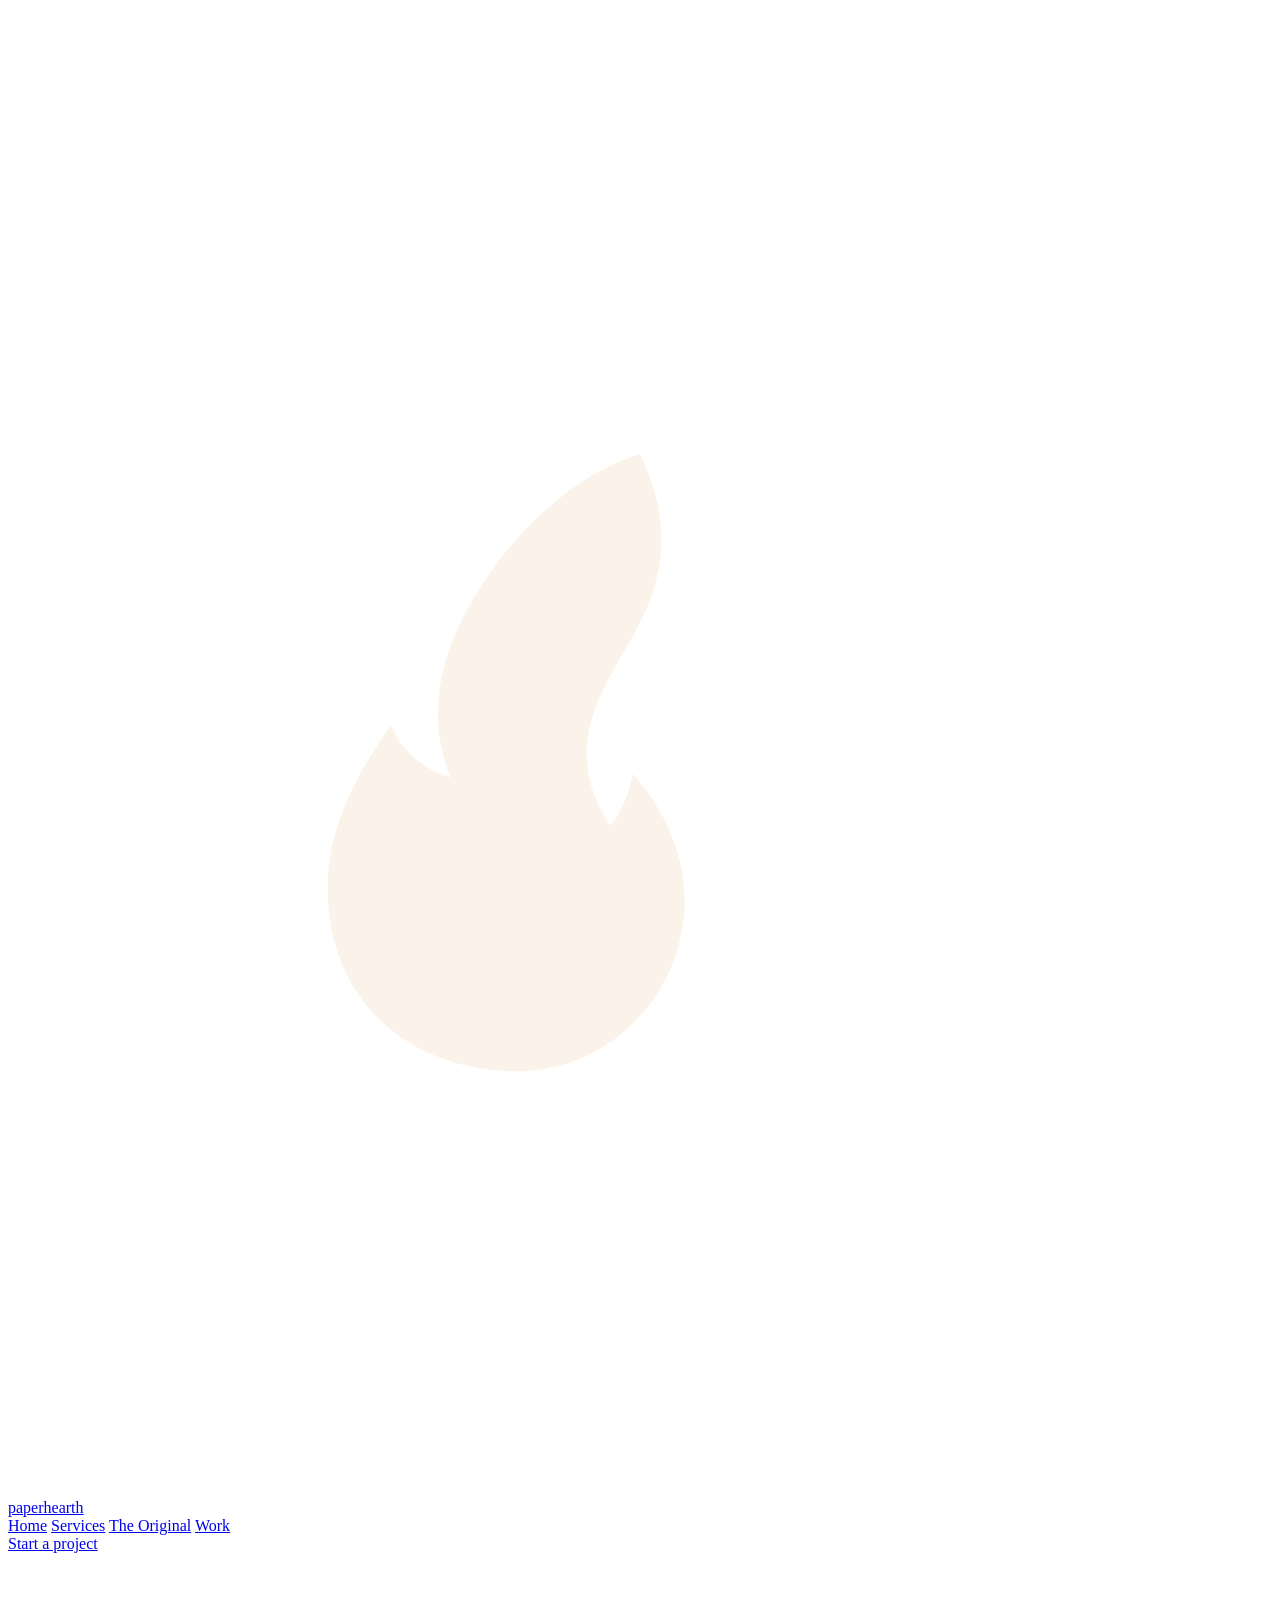
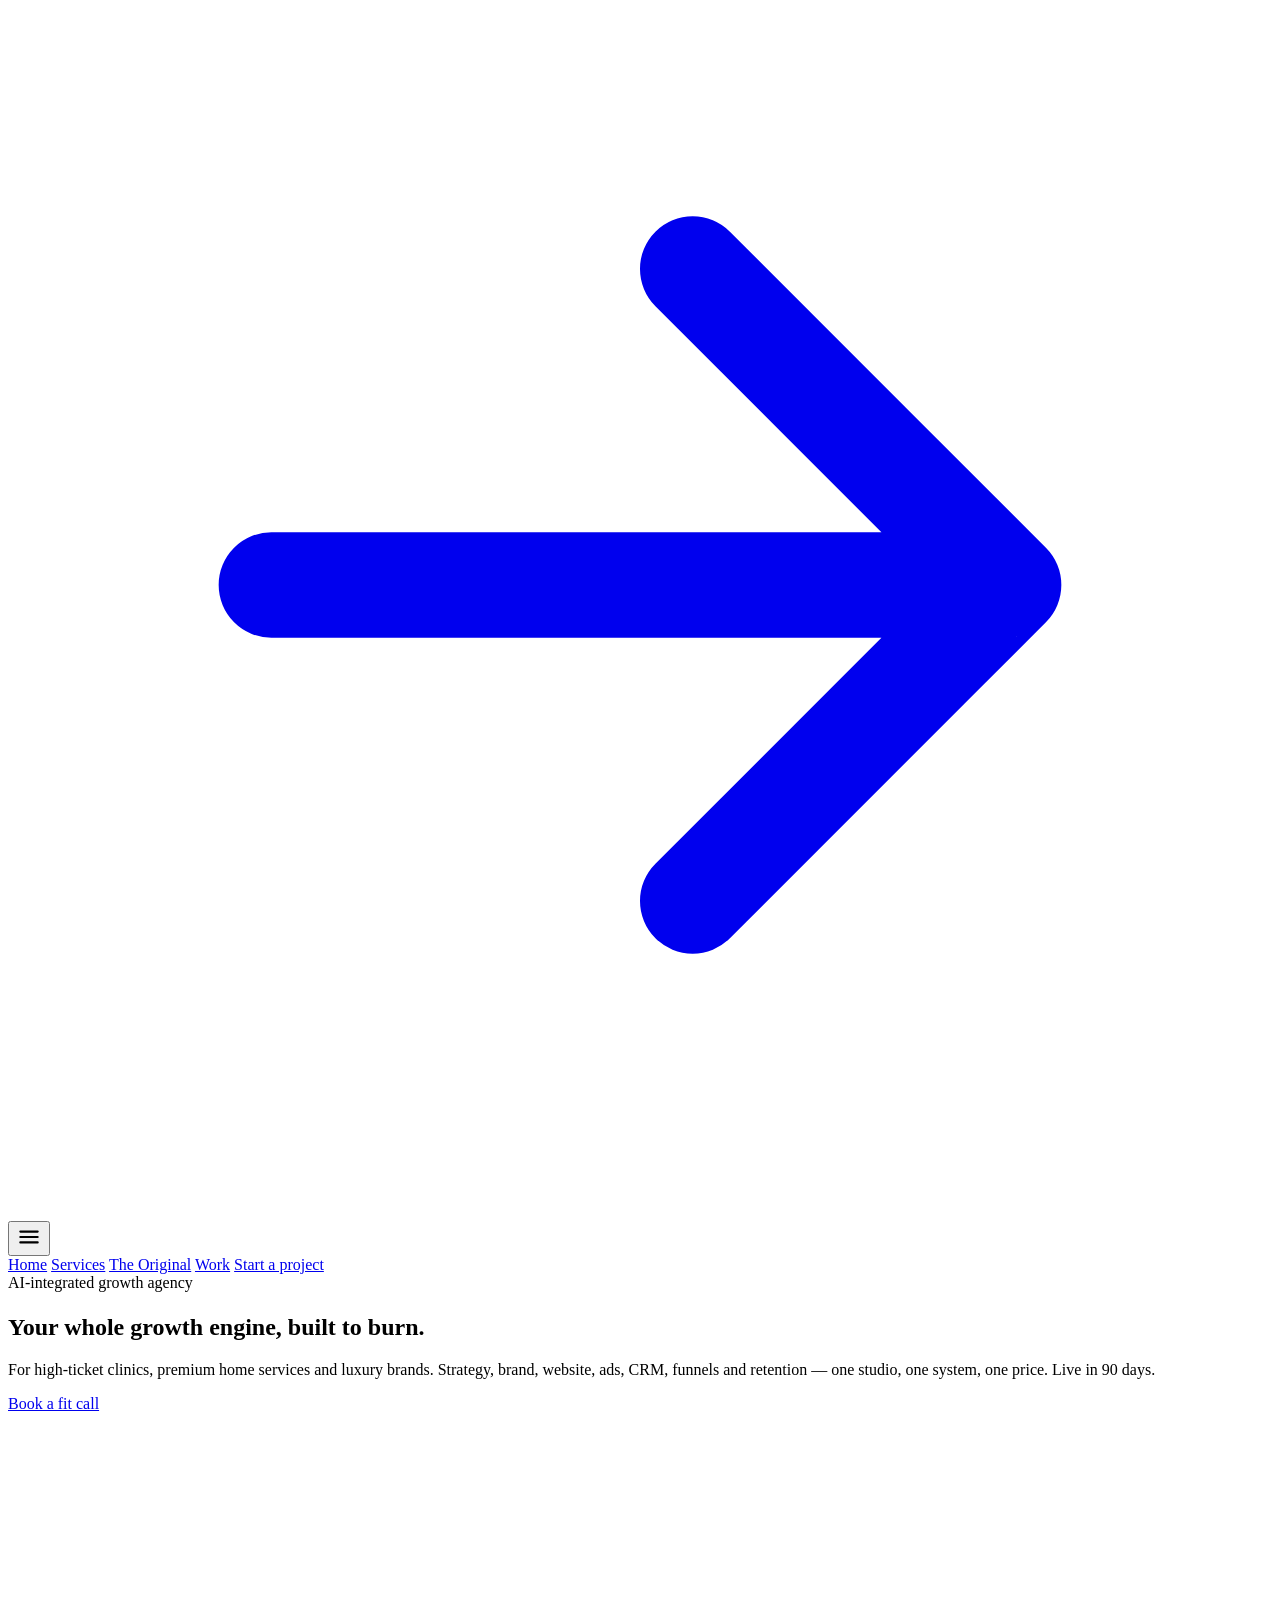
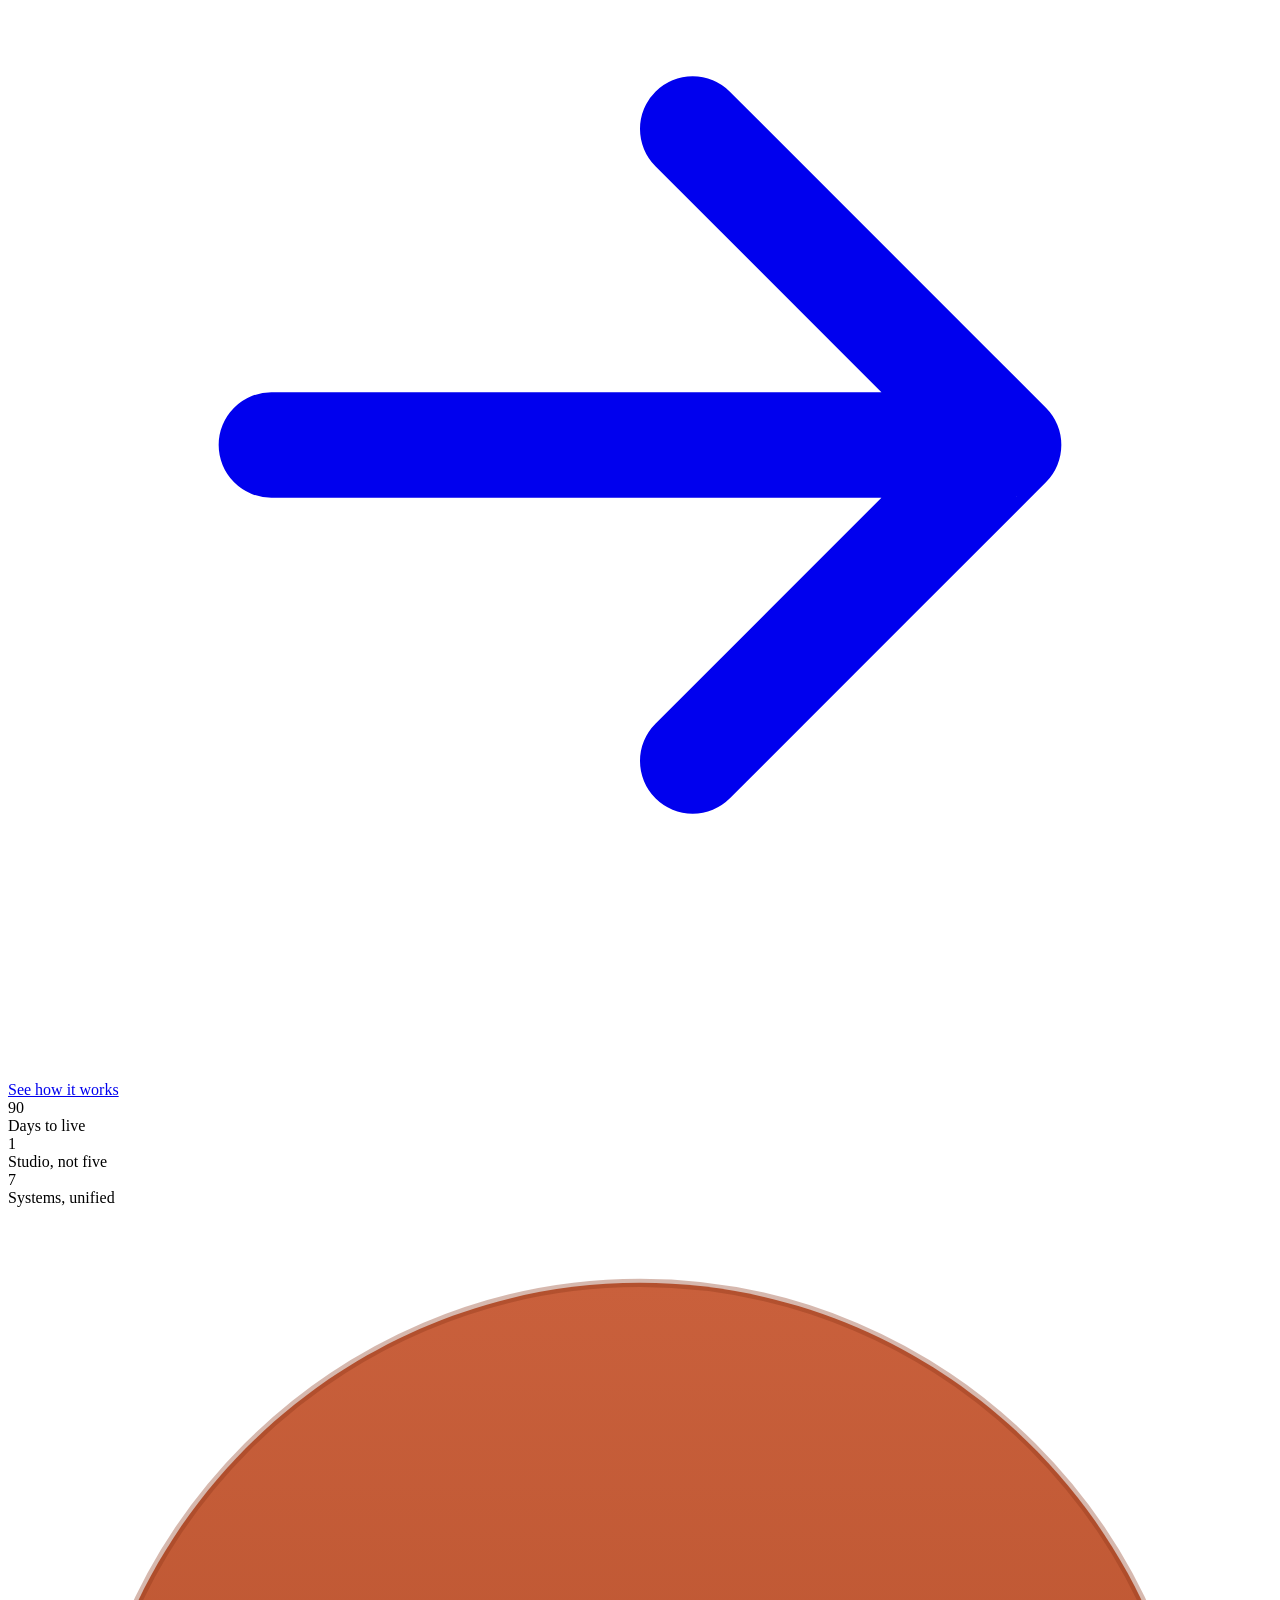
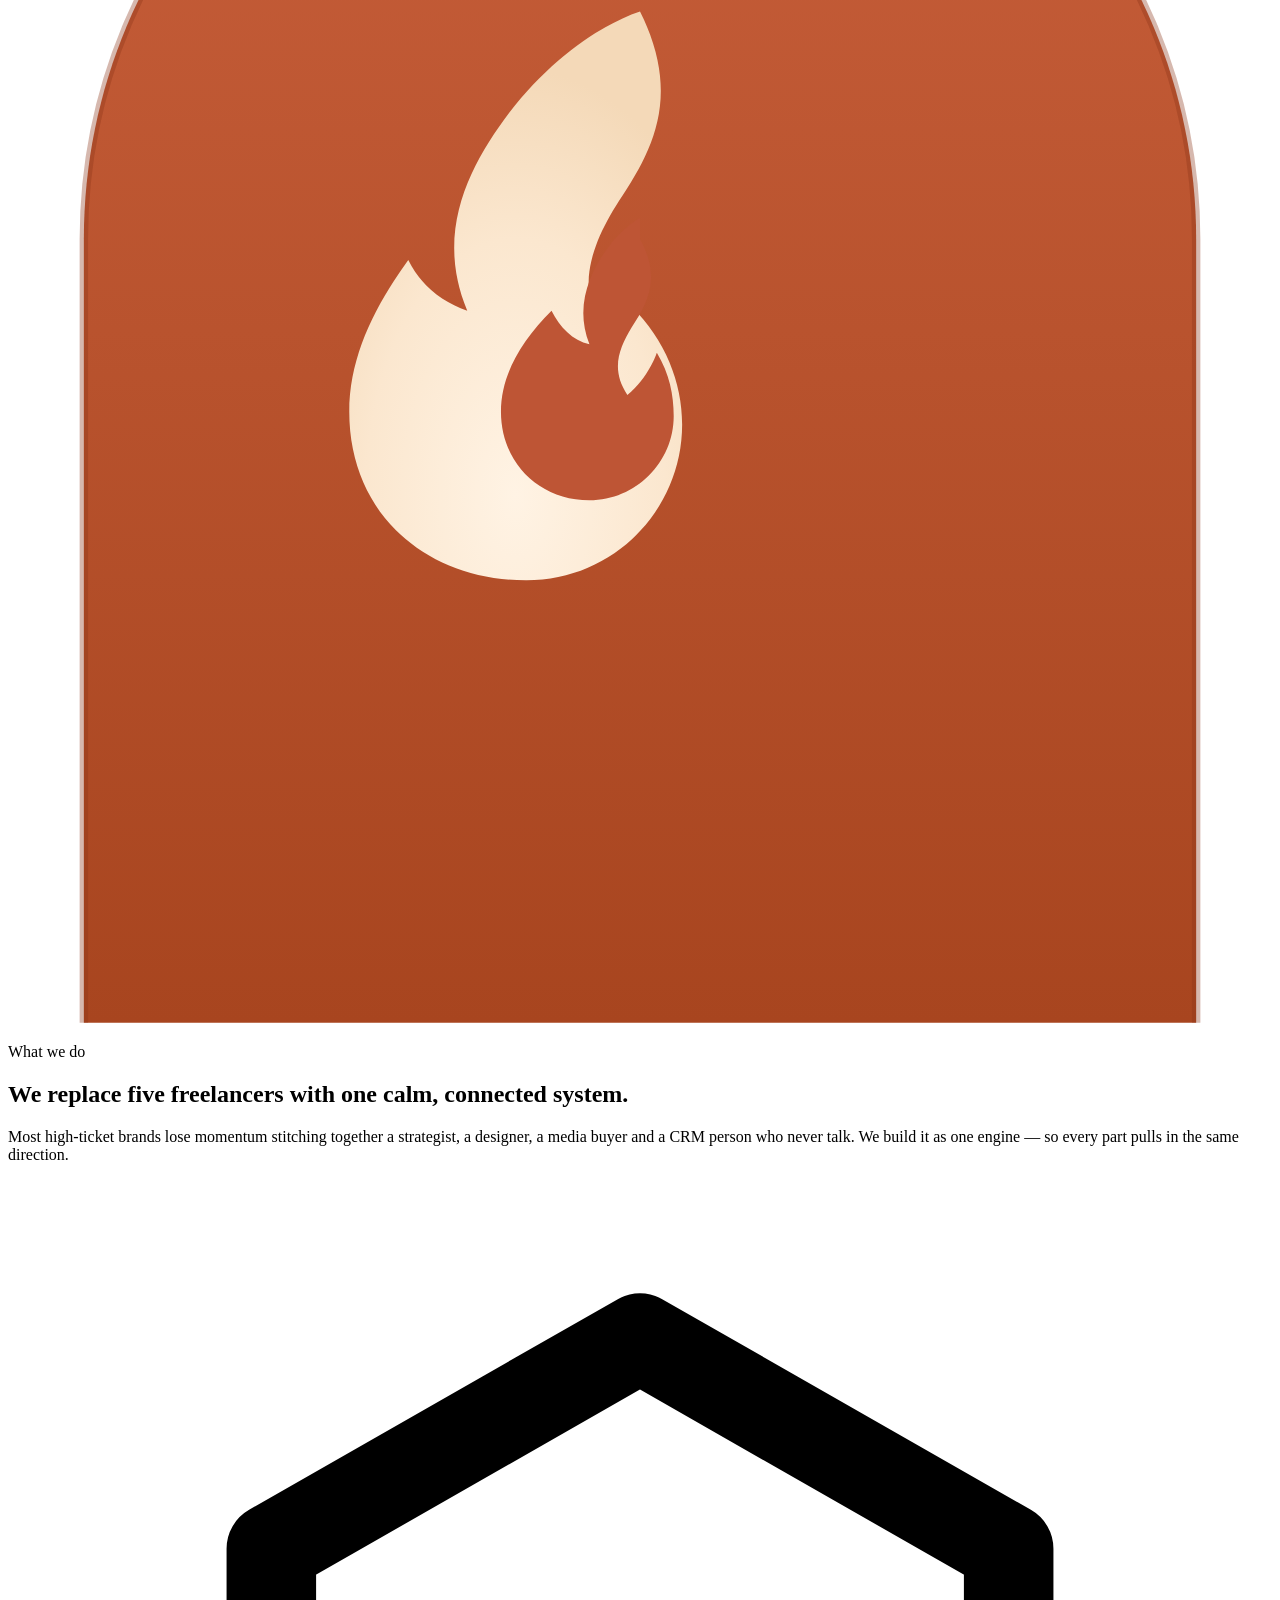
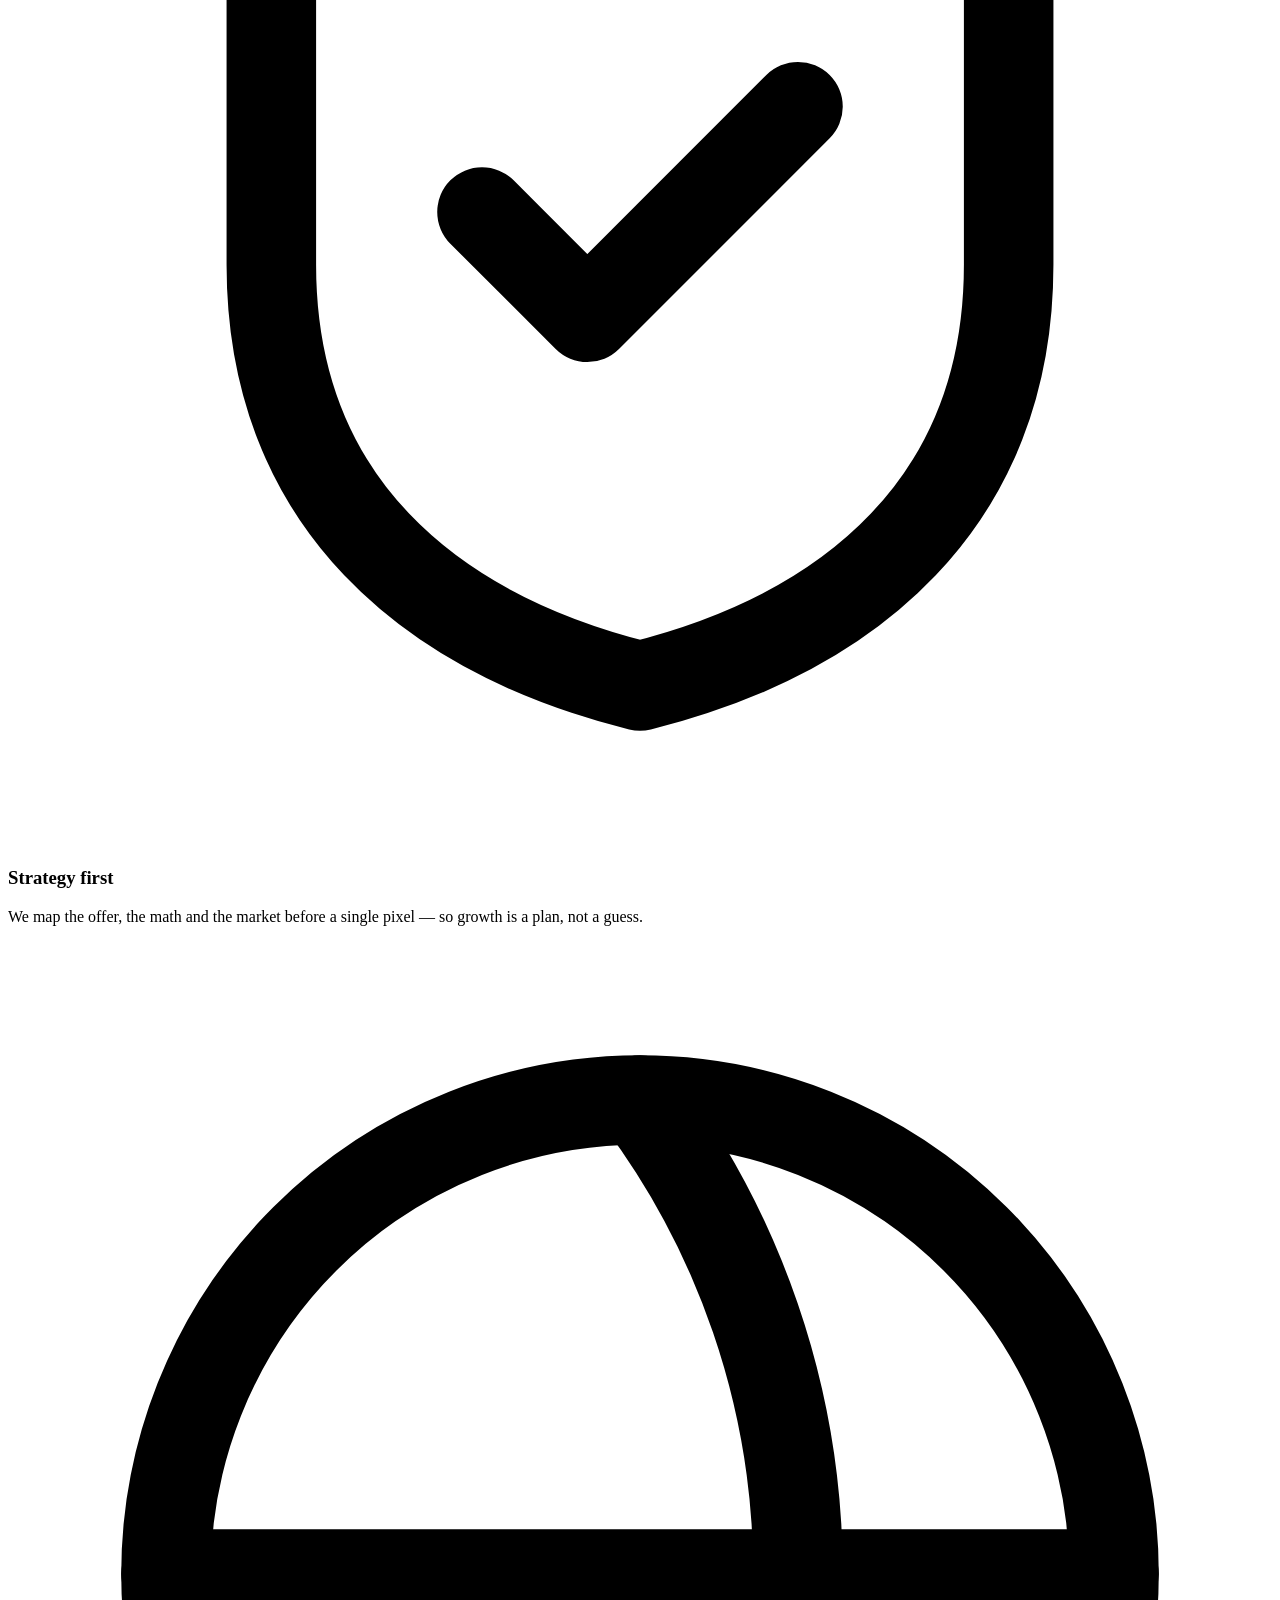
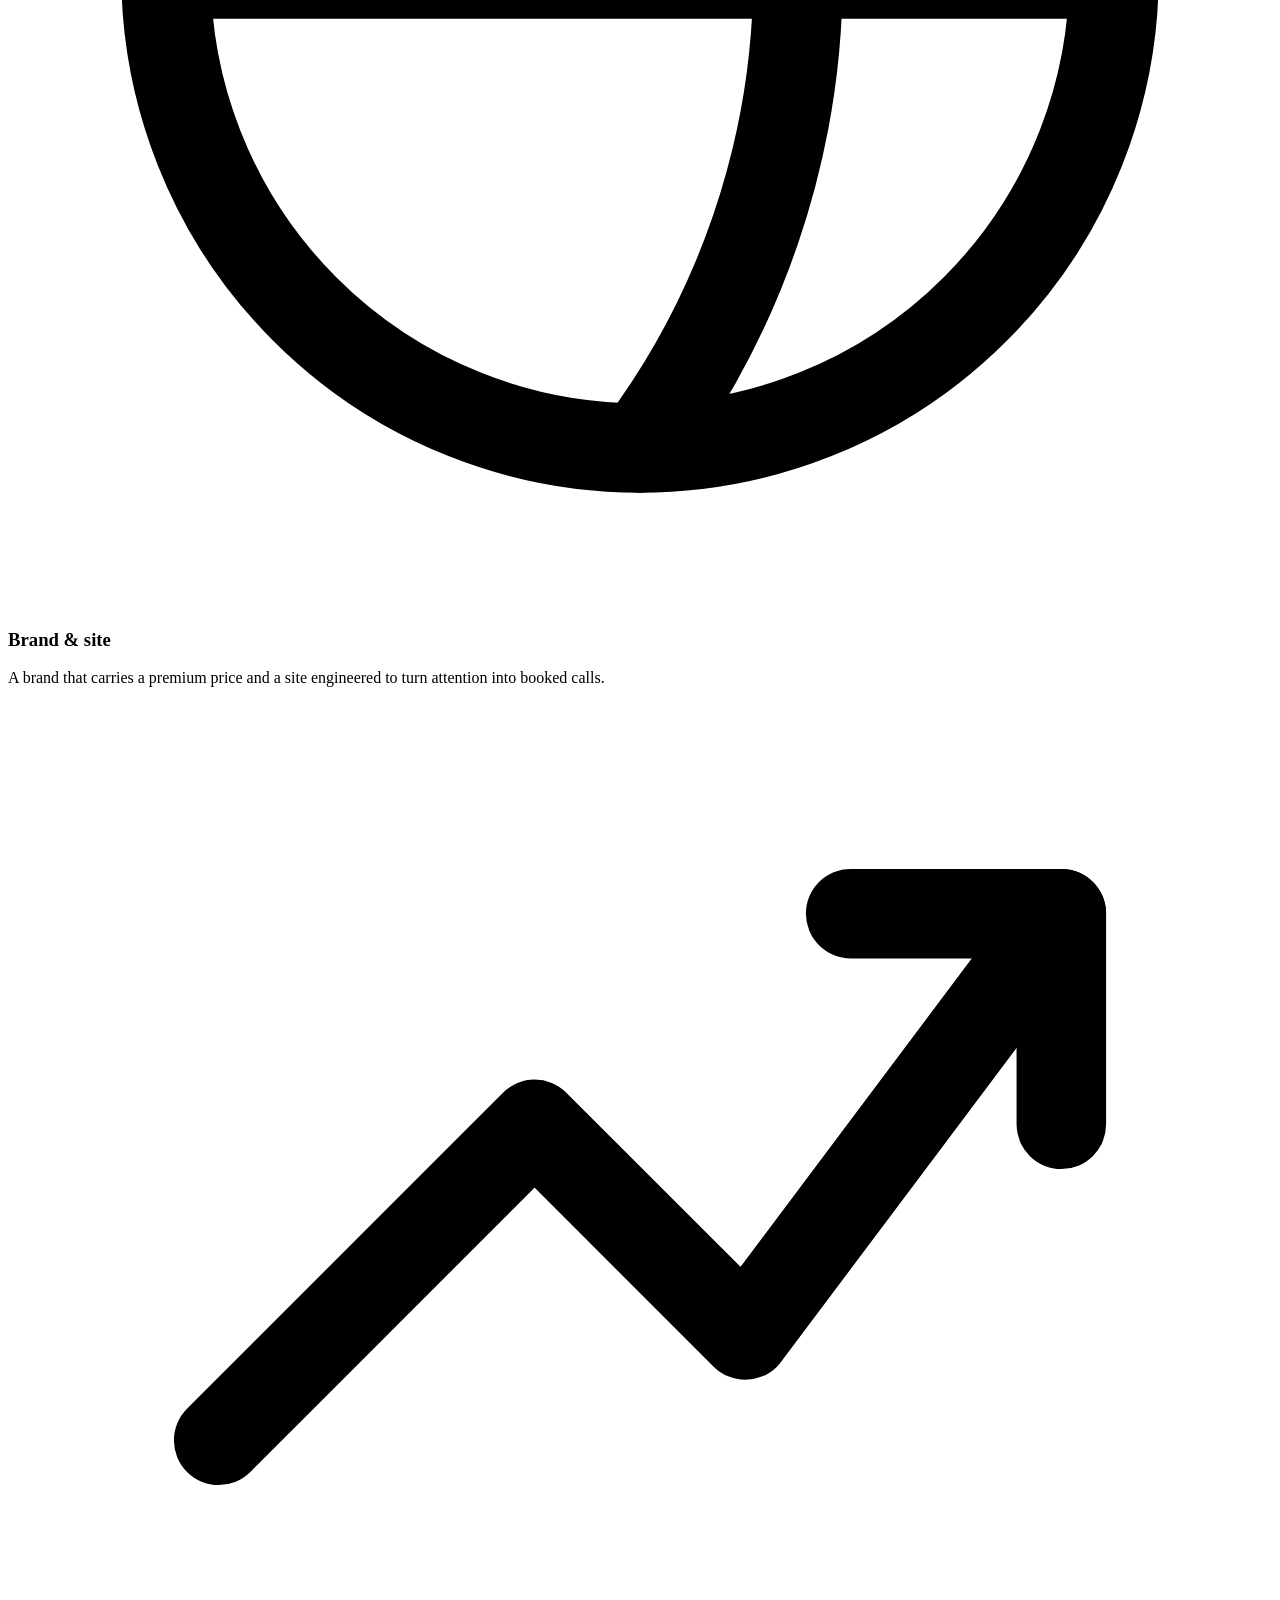
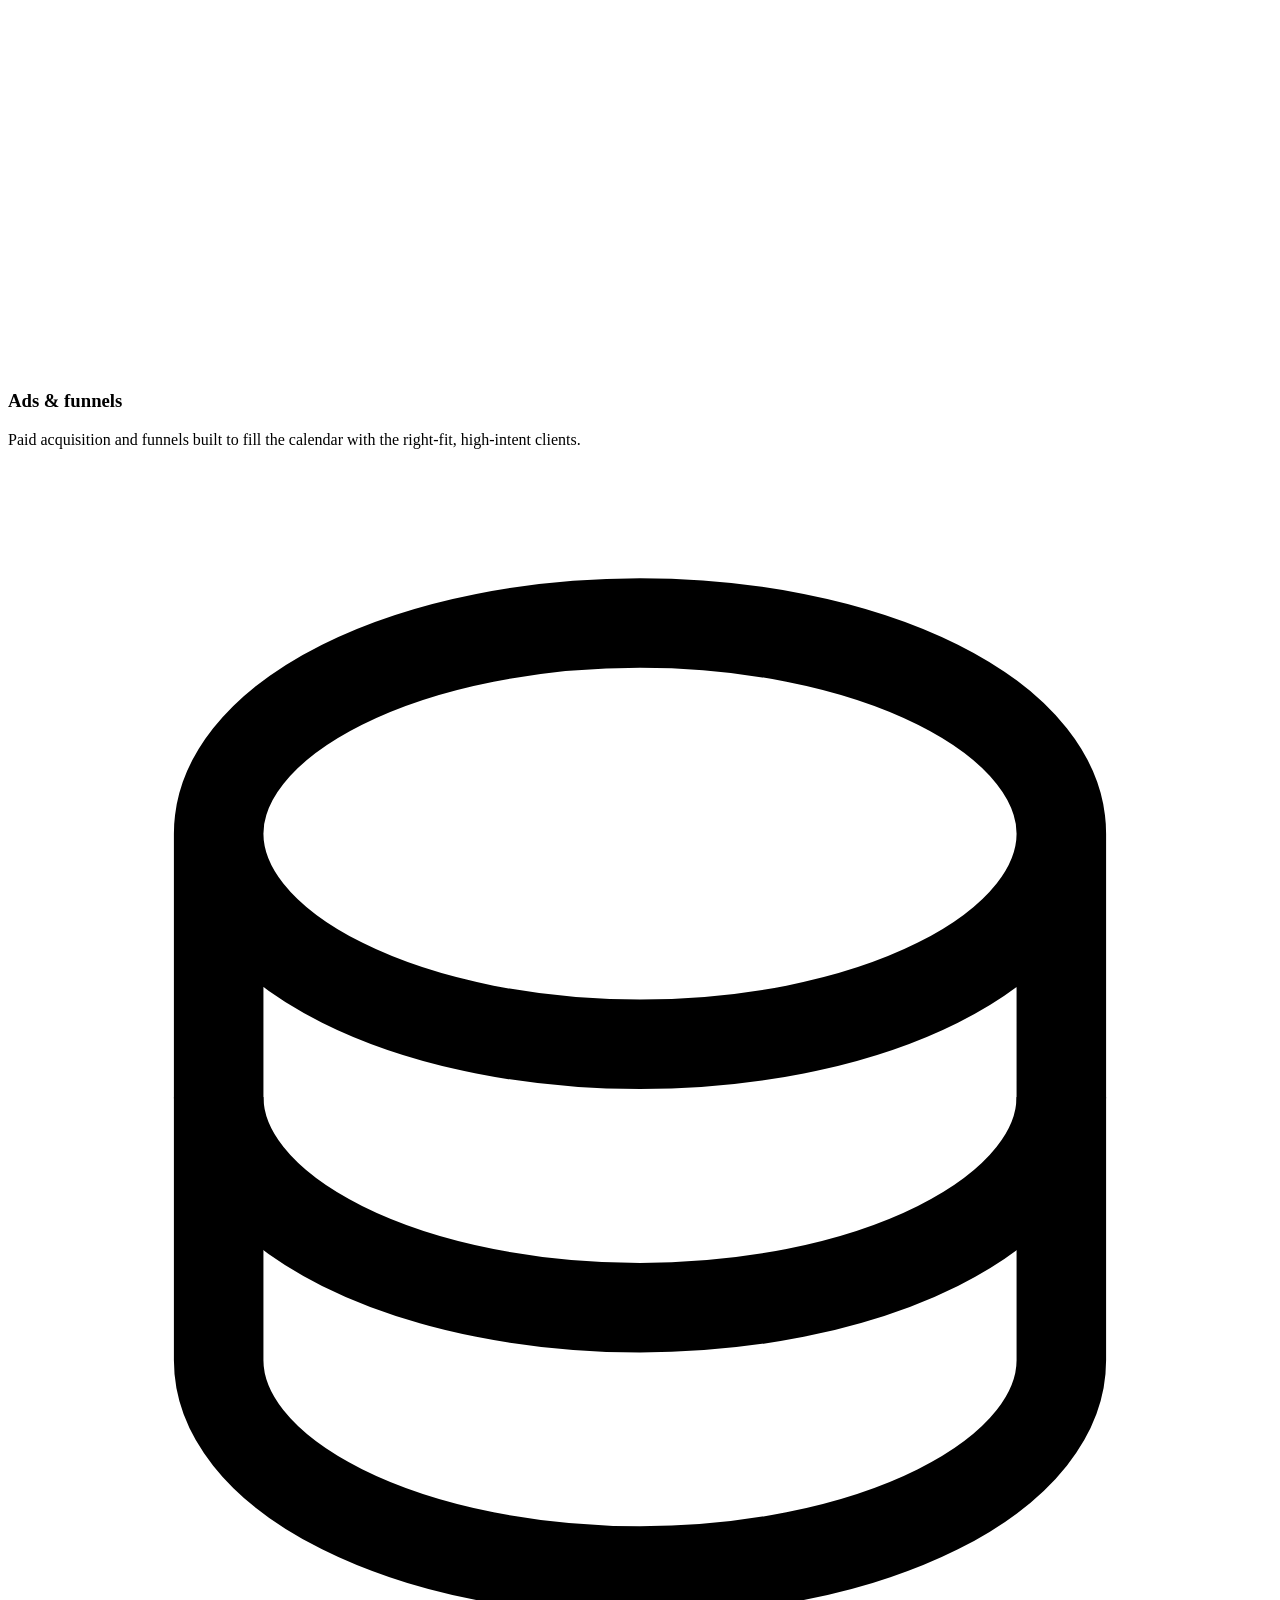
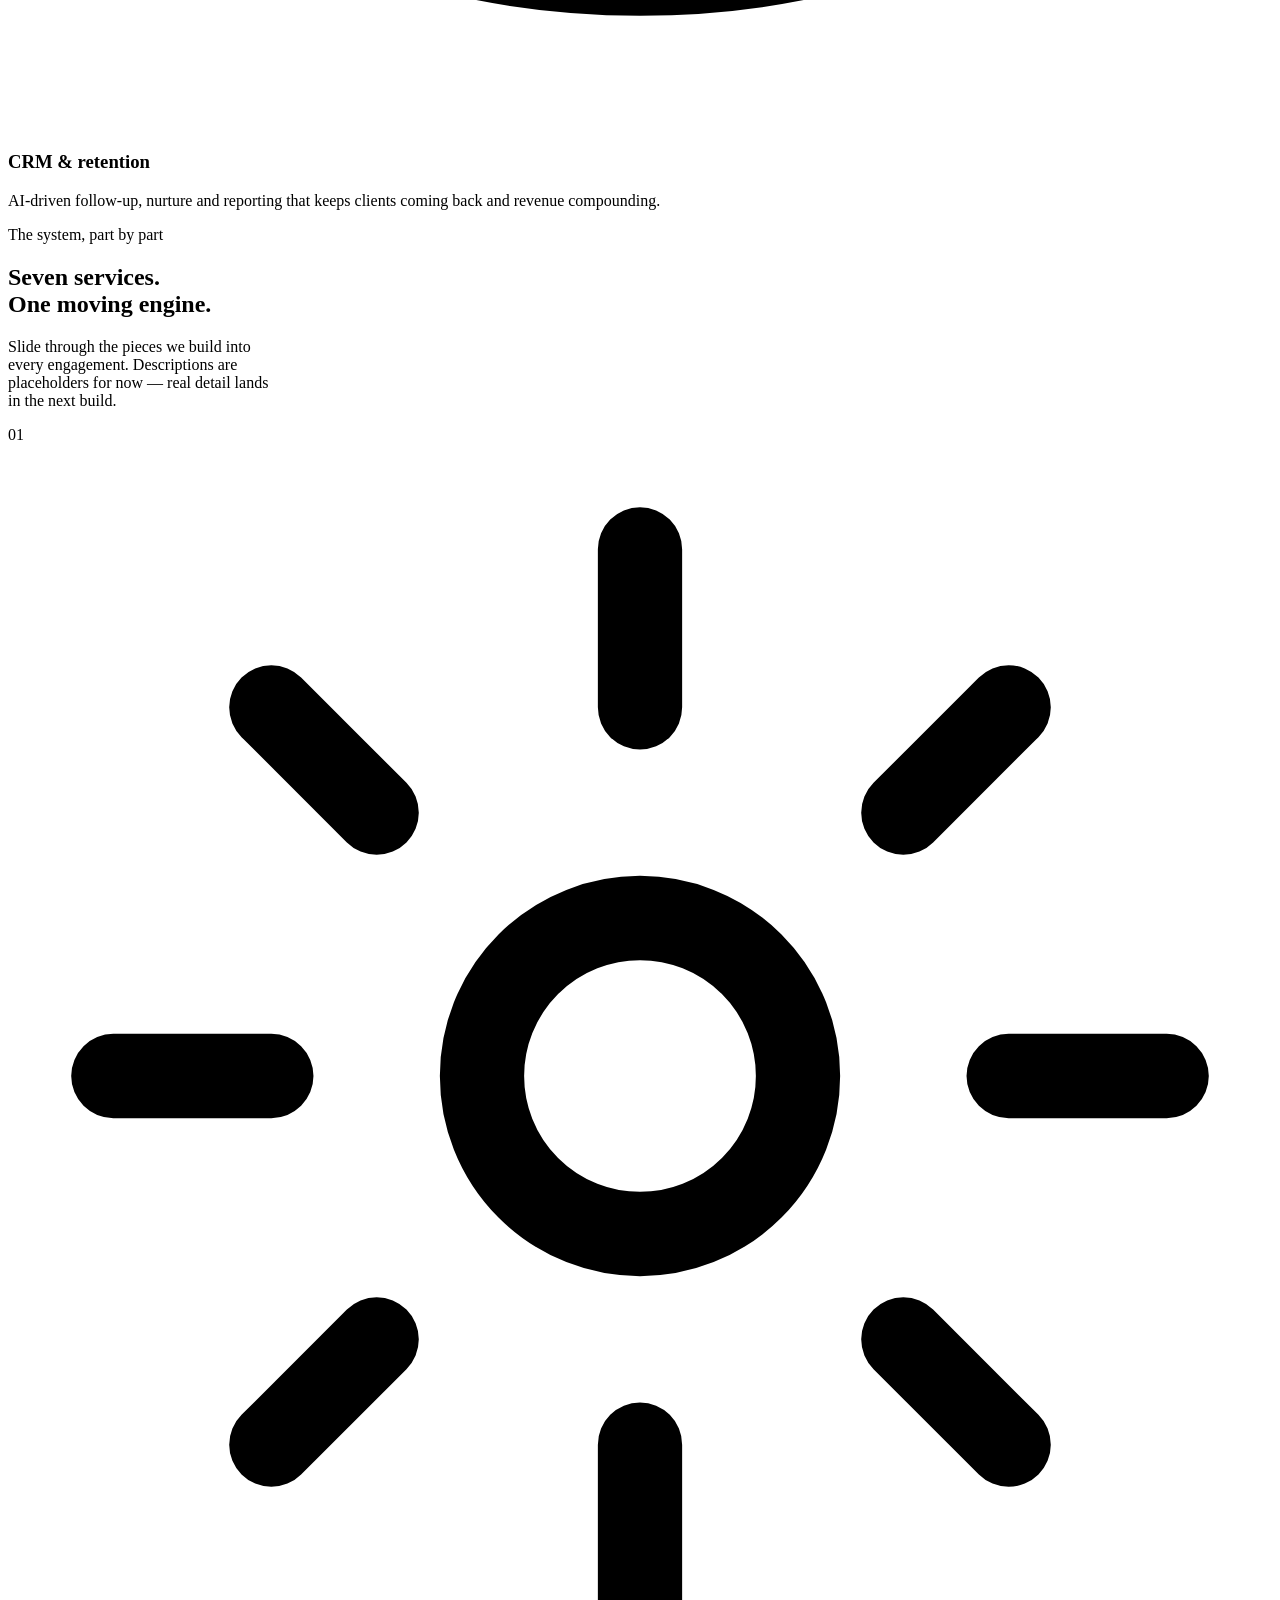
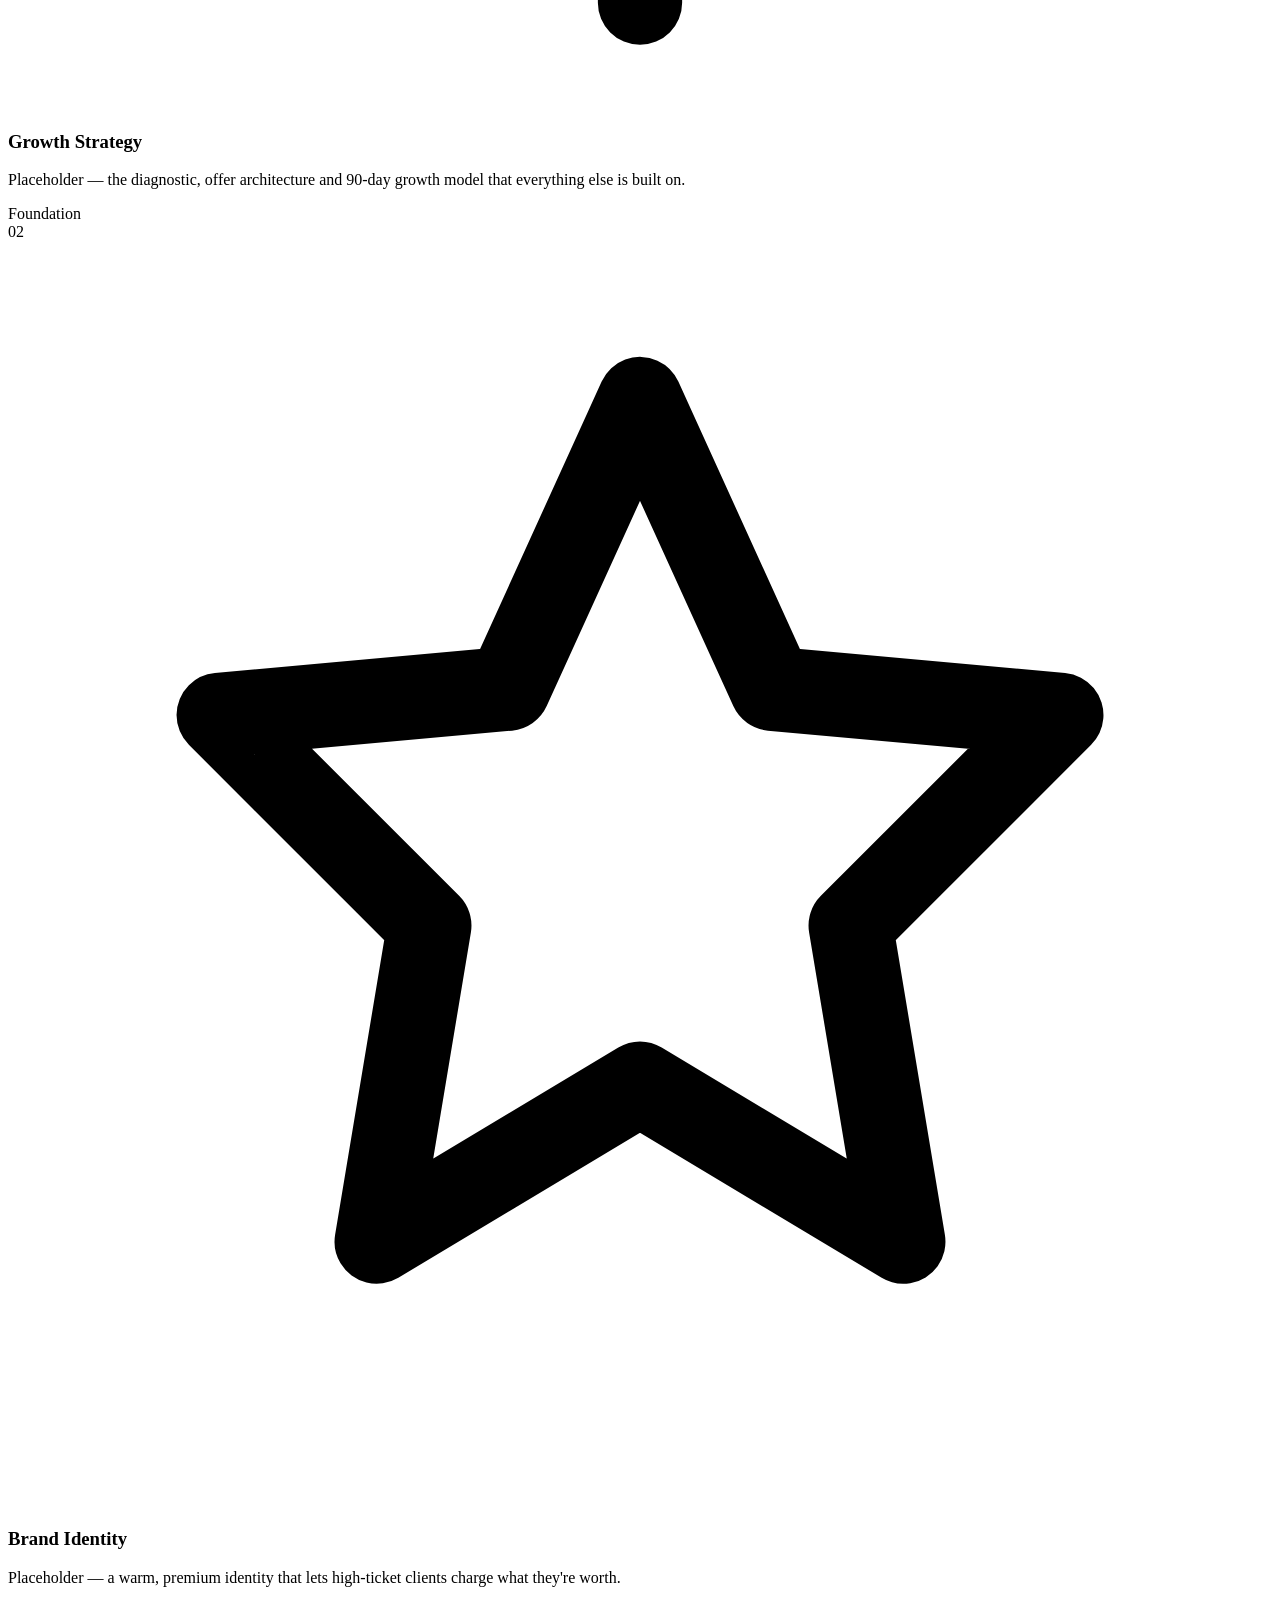
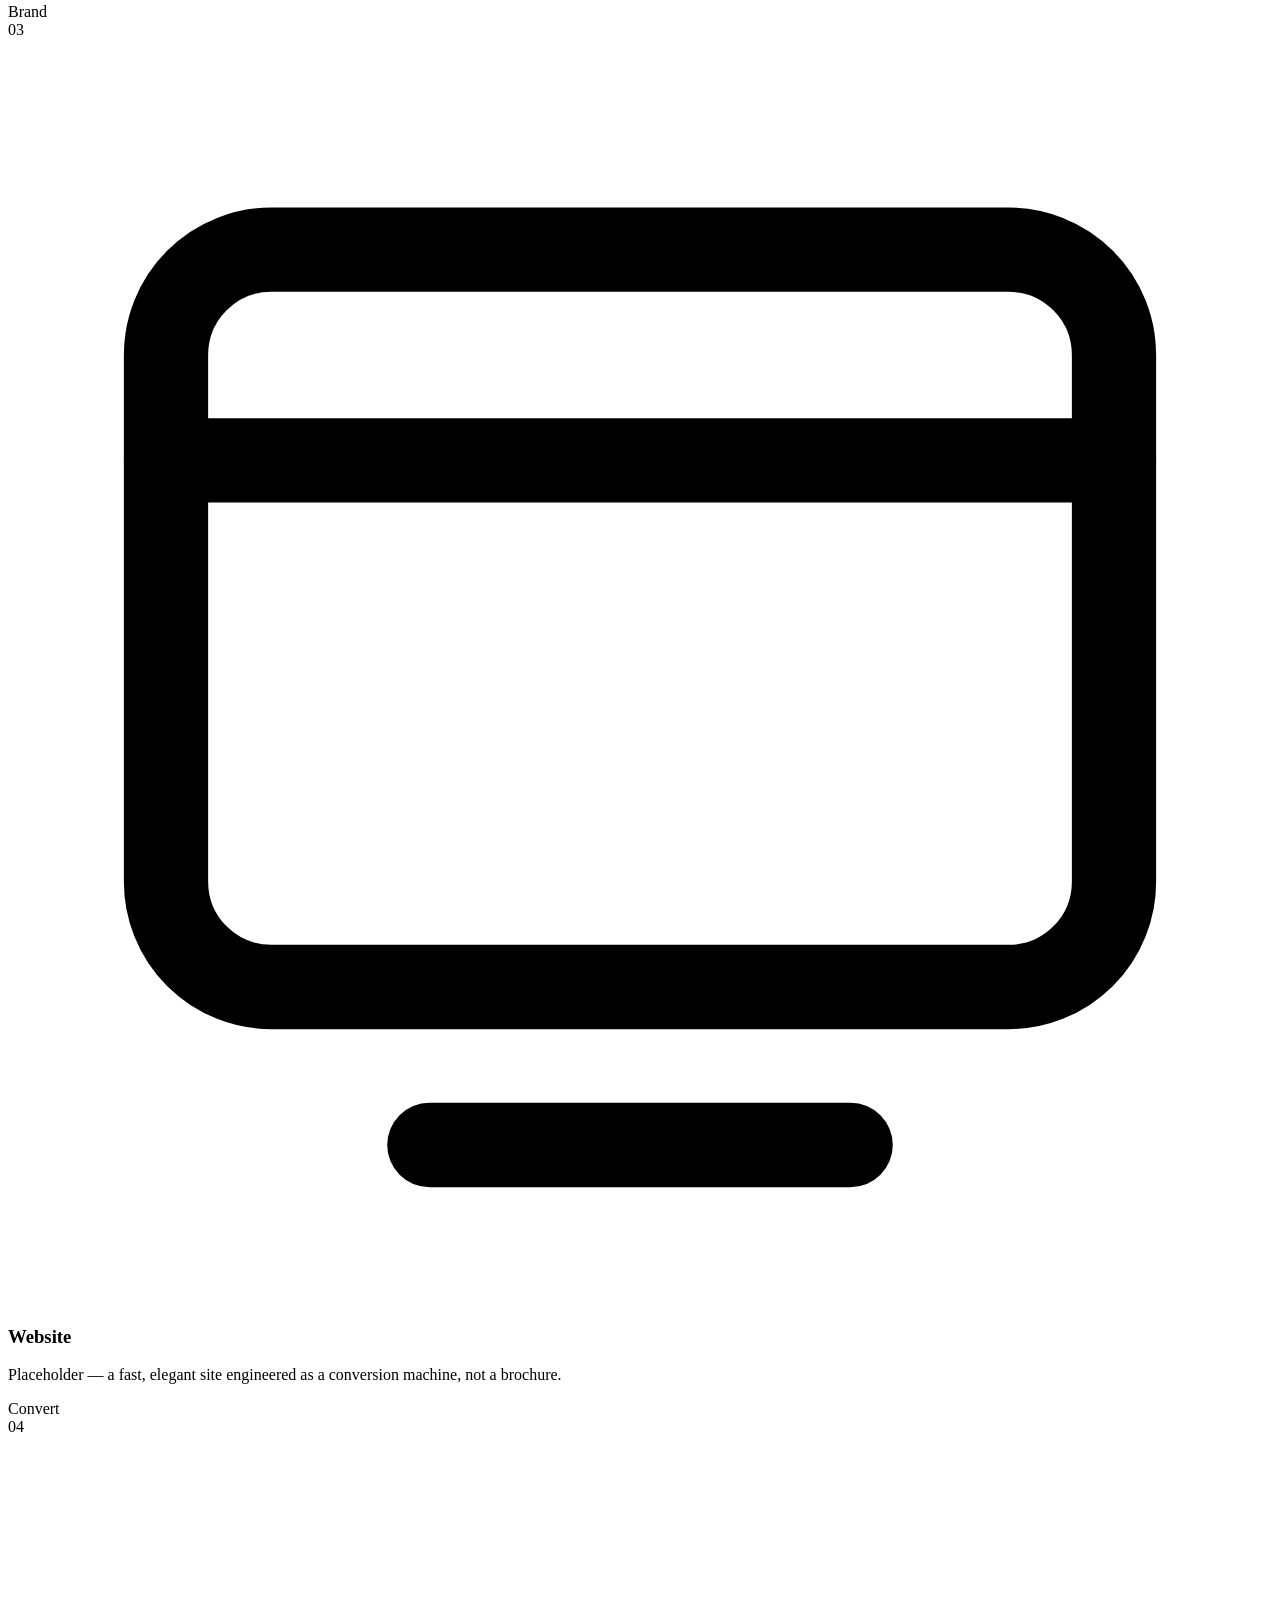
==== index.html @ 3d3aef38 "Add files via upload" ====
<!DOCTYPE html>
<html lang="en">
<head>
<meta charset="UTF-8" />
<meta name="viewport" content="width=device-width, initial-scale=1" />
<title>Paperhearth Studios — One studio. One system. More clients.</title>
<meta name="description" content="Paperhearth Studios is an AI-integrated growth agency for high-ticket businesses. We build your complete growth system — strategy, brand, site, ads, CRM, funnels, retention — in 90 days." />
<link rel="preconnect" href="https://fonts.googleapis.com" />
<link rel="preconnect" href="https://fonts.gstatic.com" crossorigin />
<link rel="stylesheet" href="assets/styles.css" />
</head>
<body>

<!-- ================= NAV ================= -->
<header class="nav">
  <div class="wrap nav-inner">
    <a class="brand" href="index.html" aria-label="Paperhearth Studios home">
      <svg class="mark" viewBox="0 0 34 40" fill="none" aria-hidden="true">
        <path d="M2 38V17C2 8.716 8.716 2 17 2s15 6.716 15 15v21H2z" fill="var(--ember)"/>
        <path d="M17 12c1.2 2.5.3 4.1-.6 5.6-.8 1.4-1.3 2.7-.2 4.4.5-.6.6-1.4.6-1.4.9 1 1.4 2.2 1.4 3.4 0 2.5-2 4.6-4.5 4.6-2.9 0-5.1-1.9-5.1-4.9 0-1.6.7-3 1.7-4.4.3.7.9 1.2 1.6 1.4-.9-2.3.2-4.3 1.2-5.7 1.2-1.6 2.6-2.6 3.9-3z" fill="#FBF3E9"/>
      </svg>
      <span class="word">paperhearth</span>
    </a>
    <nav class="nav-links" aria-label="Primary">
      <a href="index.html" class="active">Home</a>
      <a href="index.html#services">Services</a>
      <a href="index.html#original">The Original</a>
      <a href="work.html">Work</a>
    </nav>
    <a class="btn btn-primary nav-cta" href="contact.html">Start a project
      <svg viewBox="0 0 24 24" fill="none" stroke="currentColor" stroke-width="2" aria-hidden="true"><path d="M5 12h14M13 6l6 6-6 6" stroke-linecap="round" stroke-linejoin="round"/></svg>
    </a>
    <button class="nav-toggle" aria-label="Open menu" aria-expanded="false" aria-controls="mobile-menu">
      <svg viewBox="0 0 24 24" width="26" height="26" fill="none" stroke="currentColor" stroke-width="2"><path d="M4 7h16M4 12h16M4 17h16" stroke-linecap="round"/></svg>
    </button>
  </div>
</header>

<div class="mobile-menu" id="mobile-menu">
  <a href="index.html">Home</a>
  <a href="index.html#services">Services</a>
  <a href="index.html#original">The Original</a>
  <a href="work.html">Work</a>
  <a href="contact.html" class="btn btn-primary">Start a project</a>
</div>

<!-- ================= HERO ================= -->
<section class="hero">
  <div class="wrap hero-grid">
    <div>
      <span class="eyebrow reveal">AI-integrated growth agency</span>
      <h1 class="reveal d1" style="margin-top:22px">Your whole growth engine, <span class="ital">built to burn.</span></h1>
      <p class="lede hero-lede reveal d2">For high-ticket clinics, premium home services and luxury brands. Strategy, brand, website, ads, CRM, funnels and retention — one studio, one system, one price. Live in 90 days.</p>
      <div class="hero-actions reveal d3">
        <a class="btn btn-primary" href="contact.html">Book a fit call
          <svg viewBox="0 0 24 24" fill="none" stroke="currentColor" stroke-width="2" aria-hidden="true"><path d="M5 12h14M13 6l6 6-6 6" stroke-linecap="round" stroke-linejoin="round"/></svg>
        </a>
        <a class="btn btn-ghost" href="#services">See how it works</a>
      </div>
      <div class="hero-meta reveal d4">
        <div class="stat"><div class="num">90</div><div class="lbl">Days to live</div></div>
        <div class="stat"><div class="num">1</div><div class="lbl">Studio, not five</div></div>
        <div class="stat"><div class="num">7</div><div class="lbl">Systems, unified</div></div>
      </div>
    </div>

    <!-- glowing hearth visual -->
    <div class="hearth-visual reveal d2">
      <div class="hearth-glow" aria-hidden="true"></div>
      <span class="hearth-spark s1" aria-hidden="true"></span>
      <span class="hearth-spark s2" aria-hidden="true"></span>
      <span class="hearth-spark s3" aria-hidden="true"></span>
      <svg class="hearth-arch" viewBox="0 0 300 340" fill="none" role="img" aria-label="A glowing hearth — the Paperhearth mark">
        <defs>
          <linearGradient id="archG" x1="0" y1="0" x2="0" y2="1">
            <stop offset="0" stop-color="#C9603C"/>
            <stop offset="1" stop-color="#A8451F"/>
          </linearGradient>
          <radialGradient id="flameG" cx="0.5" cy="0.85" r="0.75">
            <stop offset="0" stop-color="#FFF3E4"/>
            <stop offset="0.6" stop-color="#FBE7CF"/>
            <stop offset="1" stop-color="#F4D9B8"/>
          </radialGradient>
        </defs>
        <path d="M18 336V150C18 77.6 77.6 18 150 18s132 59.6 132 132v186H18z" fill="url(#archG)"/>
        <path d="M18 336V150C18 77.6 77.6 18 150 18s132 59.6 132 132v186" stroke="#8A3417" stroke-opacity="0.35" stroke-width="2"/>
        <g class="flame">
          <path d="M150 96c10 20 3 33-5 45-7 11-11 22-2 36 4-5 5-11 5-11 8 8 12 18 12 28 0 20-16 37-37 37-24 0-42-16-42-40 0-13 6-25 14-36 3 6 8 10 14 12-8-19 1-35 10-47 10-13 22-21 31-24z" fill="url(#flameG)"/>
          <path d="M150 150c5 9 2 15-2 21-3 5-5 10-1 16 5-4 7-10 7-10 3 5 4 10 4 15 0 11-9 20-20 20-12 0-21-9-21-21 0-9 5-17 12-24 2 4 5 7 9 8-4-10 1-19 6-25 2-2 4-4 6-5z" fill="#BE5535"/>
        </g>
      </svg>
    </div>
  </div>
</section>

<!-- ================= WHAT WE DO ================= -->
<section class="wwd section-pad" id="how">
  <div class="wrap">
    <div class="wwd-top">
      <div class="sec-head">
        <span class="eyebrow reveal">What we do</span>
        <h2 class="display reveal d1" style="margin-top:20px">We replace five freelancers with one calm, connected system.</h2>
      </div>
      <p class="lede reveal d2">Most high-ticket brands lose momentum stitching together a strategist, a designer, a media buyer and a CRM person who never talk. We build it as one engine — so every part pulls in the same direction.</p>
    </div>

    <div class="pillars">
      <article class="pillar reveal">
        <div class="ic"><svg viewBox="0 0 24 24" fill="none" stroke="currentColor" stroke-width="1.7"><path d="M12 3l7 4v6c0 4.5-3 7-7 8-4-1-7-3.5-7-8V7l7-4z" stroke-linejoin="round"/><path d="M9 12l2 2 4-4" stroke-linecap="round" stroke-linejoin="round"/></svg></div>
        <h3>Strategy first</h3>
        <p>We map the offer, the math and the market before a single pixel — so growth is a plan, not a guess.</p>
      </article>
      <article class="pillar reveal d1">
        <div class="ic"><svg viewBox="0 0 24 24" fill="none" stroke="currentColor" stroke-width="1.7"><circle cx="12" cy="12" r="9"/><path d="M12 3a15 15 0 010 18M3 12h18" stroke-linecap="round"/></svg></div>
        <h3>Brand &amp; site</h3>
        <p>A brand that carries a premium price and a site engineered to turn attention into booked calls.</p>
      </article>
      <article class="pillar reveal d2">
        <div class="ic"><svg viewBox="0 0 24 24" fill="none" stroke="currentColor" stroke-width="1.7"><path d="M4 14l6-6 4 4 6-8" stroke-linecap="round" stroke-linejoin="round"/><path d="M20 4h-4M20 4v4" stroke-linecap="round"/></svg></div>
        <h3>Ads &amp; funnels</h3>
        <p>Paid acquisition and funnels built to fill the calendar with the right-fit, high-intent clients.</p>
      </article>
      <article class="pillar reveal d3">
        <div class="ic"><svg viewBox="0 0 24 24" fill="none" stroke="currentColor" stroke-width="1.7"><path d="M4 7a8 4 0 0016 0M4 7a8 4 0 0116 0v10a8 4 0 01-16 0V7z"/><path d="M4 12a8 4 0 0016 0" /></svg></div>
        <h3>CRM &amp; retention</h3>
        <p>AI-driven follow-up, nurture and reporting that keeps clients coming back and revenue compounding.</p>
      </article>
    </div>
  </div>
</section>

<!-- ================= SERVICES SLIDER ================= -->
<section class="services section-pad" id="services">
  <div class="wrap">
    <div class="services-head">
      <div class="sec-head">
        <span class="eyebrow reveal">The system, part by part</span>
        <h2 class="display reveal d1" style="margin-top:20px">Seven services.<br>One moving engine.</h2>
      </div>
      <p class="reveal d2" style="max-width:34ch;align-self:flex-end">Slide through the pieces we build into every engagement. Descriptions are placeholders for now — real detail lands in the next build.</p>
    </div>

    <div class="slider reveal d1" aria-roledescription="carousel" aria-label="Services">
      <div class="slider-track">
        <article class="svc-card">
          <span class="idx">01</span>
          <div class="svc-ic"><svg viewBox="0 0 24 24" fill="none" stroke="currentColor" stroke-width="1.6"><circle cx="12" cy="12" r="3"/><path d="M12 2v3M12 19v3M2 12h3M19 12h3M5 5l2 2M17 17l2 2M19 5l-2 2M7 17l-2 2" stroke-linecap="round"/></svg></div>
          <h3>Growth Strategy</h3>
          <p>Placeholder — the diagnostic, offer architecture and 90-day growth model that everything else is built on.</p>
          <span class="svc-tag">Foundation</span>
        </article>

        <article class="svc-card">
          <span class="idx">02</span>
          <div class="svc-ic"><svg viewBox="0 0 24 24" fill="none" stroke="currentColor" stroke-width="1.6"><path d="M12 3l2.5 5.5L20 9l-4 4 1 6-5-3-5 3 1-6-4-4 5.5-.5L12 3z" stroke-linejoin="round"/></svg></div>
          <h3>Brand Identity</h3>
          <p>Placeholder — a warm, premium identity that lets high-ticket clients charge what they're worth.</p>
          <span class="svc-tag">Brand</span>
        </article>

        <article class="svc-card">
          <span class="idx">03</span>
          <div class="svc-ic"><svg viewBox="0 0 24 24" fill="none" stroke="currentColor" stroke-width="1.6"><rect x="3" y="4" width="18" height="14" rx="2"/><path d="M3 8h18M8 21h8" stroke-linecap="round"/></svg></div>
          <h3>Website</h3>
          <p>Placeholder — a fast, elegant site engineered as a conversion machine, not a brochure.</p>
          <span class="svc-tag">Convert</span>
        </article>

        <article class="svc-card">
          <span class="idx">04</span>
          <div class="svc-ic"><svg viewBox="0 0 24 24" fill="none" stroke="currentColor" stroke-width="1.6"><path d="M3 11l17-7-4 17-4-6-9-4z" stroke-linejoin="round"/><path d="M12 15l4-6" stroke-linecap="round"/></svg></div>
          <h3>Paid Ads</h3>
          <p>Placeholder — acquisition across the right channels, built to bring high-intent buyers, not clicks.</p>
          <span class="svc-tag">Acquire</span>
        </article>

        <article class="svc-card">
          <span class="idx">05</span>
          <div class="svc-ic"><svg viewBox="0 0 24 24" fill="none" stroke="currentColor" stroke-width="1.6"><path d="M4 6h16M4 12h10M4 18h7" stroke-linecap="round"/><circle cx="18" cy="16" r="3"/></svg></div>
          <h3>Funnels</h3>
          <p>Placeholder — the journey from first touch to booked call, mapped and automated end to end.</p>
          <span class="svc-tag">Nurture</span>
        </article>

        <article class="svc-card">
          <span class="idx">06</span>
          <div class="svc-ic"><svg viewBox="0 0 24 24" fill="none" stroke="currentColor" stroke-width="1.6"><path d="M4 7a8 4 0 0016 0v10a8 4 0 01-16 0V7z"/><path d="M4 7a8 4 0 0016 0M4 12a8 4 0 0016 0"/></svg></div>
          <h3>CRM &amp; Retention</h3>
          <p>Placeholder — AI follow-up and lifecycle flows that keep clients loyal and revenue compounding.</p>
          <span class="svc-tag">Retain</span>
        </article>

        <article class="svc-card">
          <span class="idx">07</span>
          <div class="svc-ic"><svg viewBox="0 0 24 24" fill="none" stroke="currentColor" stroke-width="1.6"><path d="M4 20V10M10 20V4M16 20v-8M22 20H2" stroke-linecap="round"/></svg></div>
          <h3>Reporting</h3>
          <p>Placeholder — one clear dashboard tying spend to revenue, so you always know what's working.</p>
          <span class="svc-tag">Clarity</span>
        </article>
      </div>

      <div class="slider-nav">
        <button class="slider-btn" data-dir="prev" aria-label="Previous service">
          <svg viewBox="0 0 24 24" fill="none" stroke="currentColor" stroke-width="2"><path d="M15 6l-6 6 6 6" stroke-linecap="round" stroke-linejoin="round"/></svg>
        </button>
        <div class="slider-dots" role="tablist" aria-label="Service slides"></div>
        <button class="slider-btn" data-dir="next" aria-label="Next service">
          <svg viewBox="0 0 24 24" fill="none" stroke="currentColor" stroke-width="2"><path d="M9 6l6 6-6 6" stroke-linecap="round" stroke-linejoin="round"/></svg>
        </button>
      </div>
    </div>
  </div>
</section>

<!-- ================= THE ORIGINAL ================= -->
<section class="original section-pad" id="original">
  <div class="wrap">
    <div class="original-card reveal">
      <div class="original-left">
        <span class="badge">Our flagship engagement</span>
        <h2>The <em>Original</em></h2>
        <p>A single 90-day engagement where we build and launch your entire growth system. No handoffs, no five-vendor chaos — one team owning the whole outcome.</p>
        <ul class="orig-list">
          <li><svg viewBox="0 0 24 24" fill="none" stroke="currentColor" stroke-width="2"><path d="M20 6L9 17l-5-5" stroke-linecap="round" stroke-linejoin="round"/></svg> Full strategy, brand &amp; conversion-built website</li>
          <li><svg viewBox="0 0 24 24" fill="none" stroke="currentColor" stroke-width="2"><path d="M20 6L9 17l-5-5" stroke-linecap="round" stroke-linejoin="round"/></svg> Paid ads, funnels &amp; automated follow-up</li>
          <li><svg viewBox="0 0 24 24" fill="none" stroke="currentColor" stroke-width="2"><path d="M20 6L9 17l-5-5" stroke-linecap="round" stroke-linejoin="round"/></svg> CRM, retention flows &amp; a single reporting view</li>
          <li><svg viewBox="0 0 24 24" fill="none" stroke="currentColor" stroke-width="2"><path d="M20 6L9 17l-5-5" stroke-linecap="round" stroke-linejoin="round"/></svg> Live and generating booked calls in 90 days</li>
        </ul>
      </div>
      <div class="original-right">
        <span class="rk">One studio · one system · one price</span>
        <div class="price">Fixed<small> / 90-day build</small></div>
        <p class="terms">Transparent, all-in pricing shared on your fit call — scoped to your business, with no surprise line items.</p>
        <a class="btn btn-primary" href="contact.html">Book your fit call
          <svg viewBox="0 0 24 24" fill="none" stroke="currentColor" stroke-width="2" aria-hidden="true"><path d="M5 12h14M13 6l6 6-6 6" stroke-linecap="round" stroke-linejoin="round"/></svg>
        </a>
        <p class="reassure">Limited engagements each quarter.</p>
      </div>
    </div>
  </div>
</section>

<!-- ================= PROOF ================= -->
<section class="proof section-pad">
  <div class="wrap">
    <div class="sec-head">
      <span class="eyebrow reveal">Selected outcomes</span>
      <h2 class="display reveal d1" style="margin-top:20px">Work that pays for itself.</h2>
    </div>
    <div class="proof-grid">
      <article class="case reveal">
        <div class="thumb"><span class="ph">Case study — coming soon</span></div>
        <div class="body">
          <span class="niche">Medical &amp; Aesthetics</span>
          <h3>Placeholder Clinic</h3>
          <p>Short outcome summary goes here in the next build.</p>
          <div class="metric"><div class="m"><div class="mv">+000%</div><div class="ml">Booked calls</div></div><div class="m"><div class="mv">00 days</div><div class="ml">To launch</div></div></div>
        </div>
      </article>
      <article class="case reveal d1">
        <div class="thumb"><span class="ph">Case study — coming soon</span></div>
        <div class="body">
          <span class="niche">Premium Home Services</span>
          <h3>Placeholder Co.</h3>
          <p>Short outcome summary goes here in the next build.</p>
          <div class="metric"><div class="m"><div class="mv">+000%</div><div class="ml">Revenue</div></div><div class="m"><div class="mv">0.0x</div><div class="ml">Return on ad spend</div></div></div>
        </div>
      </article>
      <article class="case reveal d2">
        <div class="thumb"><span class="ph">Case study — coming soon</span></div>
        <div class="body">
          <span class="niche">Luxury Brand</span>
          <h3>Placeholder Maison</h3>
          <p>Short outcome summary goes here in the next build.</p>
          <div class="metric"><div class="m"><div class="mv">+000%</div><div class="ml">Qualified leads</div></div><div class="m"><div class="mv">00%</div><div class="ml">Retention</div></div></div>
        </div>
      </article>
    </div>
  </div>
</section>

<!-- ================= FINAL CTA ================= -->
<section class="cta-final">
  <div class="wrap">
    <span class="eyebrow reveal" style="justify-content:center;display:inline-flex">Ready when you are</span>
    <h2 class="reveal d1">Let's build the engine that <em>brings you clients.</em></h2>
    <p class="reveal d2">One conversation to see if we're a fit. If we are, you're 90 days from a growth system that runs.</p>
    <div class="hero-actions reveal d3">
      <a class="btn btn-primary" href="contact.html">Start a project
        <svg viewBox="0 0 24 24" fill="none" stroke="currentColor" stroke-width="2" aria-hidden="true"><path d="M5 12h14M13 6l6 6-6 6" stroke-linecap="round" stroke-linejoin="round"/></svg>
      </a>
      <a class="btn btn-ghost" href="work.html">See the work</a>
    </div>
  </div>
</section>

<!-- ================= FOOTER ================= -->
<footer class="footer">
  <div class="wrap">
    <div class="footer-top">
      <div>
        <div class="brand">
          <svg class="mark" viewBox="0 0 34 40" fill="none" aria-hidden="true">
            <path d="M2 38V17C2 8.716 8.716 2 17 2s15 6.716 15 15v21H2z" fill="var(--ember)"/>
            <path d="M17 12c1.2 2.5.3 4.1-.6 5.6-.8 1.4-1.3 2.7-.2 4.4.5-.6.6-1.4.6-1.4.9 1 1.4 2.2 1.4 3.4 0 2.5-2 4.6-4.5 4.6-2.9 0-5.1-1.9-5.1-4.9 0-1.6.7-3 1.7-4.4.3.7.9 1.2 1.6 1.4-.9-2.3.2-4.3 1.2-5.7 1.2-1.6 2.6-2.6 3.9-3z" fill="#FBF3E9"/>
          </svg>
          <span class="word">paperhearth</span>
        </div>
        <p class="fdesc">An AI-integrated growth agency for high-ticket businesses. One studio, one system, one price.</p>
      </div>
      <div>
        <h4>Studio</h4>
        <ul>
          <li><a href="index.html#how">How we work</a></li>
          <li><a href="index.html#services">Services</a></li>
          <li><a href="index.html#original">The Original</a></li>
          <li><a href="work.html">Work</a></li>
        </ul>
      </div>
      <div>
        <h4>Company</h4>
        <ul>
          <li><a href="contact.html">Contact</a></li>
          <li><a href="contact.html#faq">FAQ</a></li>
          <li><a href="contact.html">Book a call</a></li>
        </ul>
      </div>
      <div>
        <h4>Say hello</h4>
        <ul>
          <li><a href="mailto:hello@paperhearth.studio">hello@paperhearth.studio</a></li>
          <li><a href="#">Instagram</a></li>
          <li><a href="#">LinkedIn</a></li>
        </ul>
      </div>
    </div>
    <div class="footer-bottom">
      <span>© 2026 Paperhearth Studios. All rights reserved.</span>
      <span>Strategy · Brand · Ads · CRM — built to burn.</span>
    </div>
  </div>
</footer>

<script src="assets/main.js"></script>
</body>
</html>
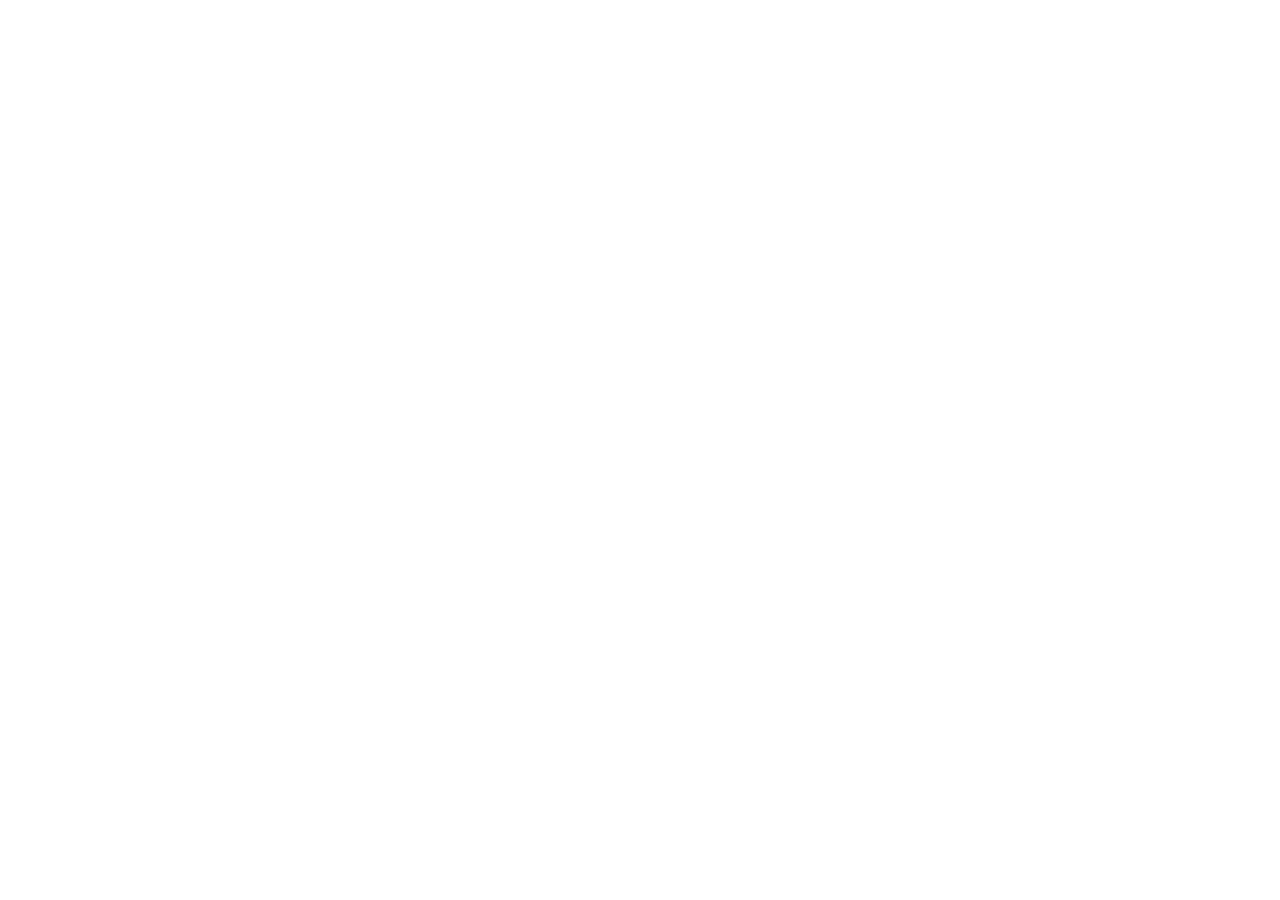
==== commit a0d395be: "Add files via upload" ====
--- a/index.html
+++ b/index.html
@@ -1,346 +1,13 @@
-<!DOCTYPE html>
+<!doctype html>
 <html lang="en">
-<head>
-<meta charset="UTF-8" />
-<meta name="viewport" content="width=device-width, initial-scale=1" />
-<title>Paperhearth Studios — One studio. One system. More clients.</title>
-<meta name="description" content="Paperhearth Studios is an AI-integrated growth agency for high-ticket businesses. We build your complete growth system — strategy, brand, site, ads, CRM, funnels, retention — in 90 days." />
-<link rel="preconnect" href="https://fonts.googleapis.com" />
-<link rel="preconnect" href="https://fonts.gstatic.com" crossorigin />
-<link rel="stylesheet" href="assets/styles.css" />
-</head>
-<body>
-
-<!-- ================= NAV ================= -->
-<header class="nav">
-  <div class="wrap nav-inner">
-    <a class="brand" href="index.html" aria-label="Paperhearth Studios home">
-      <svg class="mark" viewBox="0 0 34 40" fill="none" aria-hidden="true">
-        <path d="M2 38V17C2 8.716 8.716 2 17 2s15 6.716 15 15v21H2z" fill="var(--ember)"/>
-        <path d="M17 12c1.2 2.5.3 4.1-.6 5.6-.8 1.4-1.3 2.7-.2 4.4.5-.6.6-1.4.6-1.4.9 1 1.4 2.2 1.4 3.4 0 2.5-2 4.6-4.5 4.6-2.9 0-5.1-1.9-5.1-4.9 0-1.6.7-3 1.7-4.4.3.7.9 1.2 1.6 1.4-.9-2.3.2-4.3 1.2-5.7 1.2-1.6 2.6-2.6 3.9-3z" fill="#FBF3E9"/>
-      </svg>
-      <span class="word">paperhearth</span>
-    </a>
-    <nav class="nav-links" aria-label="Primary">
-      <a href="index.html" class="active">Home</a>
-      <a href="index.html#services">Services</a>
-      <a href="index.html#original">The Original</a>
-      <a href="work.html">Work</a>
-    </nav>
-    <a class="btn btn-primary nav-cta" href="contact.html">Start a project
-      <svg viewBox="0 0 24 24" fill="none" stroke="currentColor" stroke-width="2" aria-hidden="true"><path d="M5 12h14M13 6l6 6-6 6" stroke-linecap="round" stroke-linejoin="round"/></svg>
-    </a>
-    <button class="nav-toggle" aria-label="Open menu" aria-expanded="false" aria-controls="mobile-menu">
-      <svg viewBox="0 0 24 24" width="26" height="26" fill="none" stroke="currentColor" stroke-width="2"><path d="M4 7h16M4 12h16M4 17h16" stroke-linecap="round"/></svg>
-    </button>
-  </div>
-</header>
-
-<div class="mobile-menu" id="mobile-menu">
-  <a href="index.html">Home</a>
-  <a href="index.html#services">Services</a>
-  <a href="index.html#original">The Original</a>
-  <a href="work.html">Work</a>
-  <a href="contact.html" class="btn btn-primary">Start a project</a>
-</div>
-
-<!-- ================= HERO ================= -->
-<section class="hero">
-  <div class="wrap hero-grid">
-    <div>
-      <span class="eyebrow reveal">AI-integrated growth agency</span>
-      <h1 class="reveal d1" style="margin-top:22px">Your whole growth engine, <span class="ital">built to burn.</span></h1>
-      <p class="lede hero-lede reveal d2">For high-ticket clinics, premium home services and luxury brands. Strategy, brand, website, ads, CRM, funnels and retention — one studio, one system, one price. Live in 90 days.</p>
-      <div class="hero-actions reveal d3">
-        <a class="btn btn-primary" href="contact.html">Book a fit call
-          <svg viewBox="0 0 24 24" fill="none" stroke="currentColor" stroke-width="2" aria-hidden="true"><path d="M5 12h14M13 6l6 6-6 6" stroke-linecap="round" stroke-linejoin="round"/></svg>
-        </a>
-        <a class="btn btn-ghost" href="#services">See how it works</a>
-      </div>
-      <div class="hero-meta reveal d4">
-        <div class="stat"><div class="num">90</div><div class="lbl">Days to live</div></div>
-        <div class="stat"><div class="num">1</div><div class="lbl">Studio, not five</div></div>
-        <div class="stat"><div class="num">7</div><div class="lbl">Systems, unified</div></div>
-      </div>
-    </div>
-
-    <!-- glowing hearth visual -->
-    <div class="hearth-visual reveal d2">
-      <div class="hearth-glow" aria-hidden="true"></div>
-      <span class="hearth-spark s1" aria-hidden="true"></span>
-      <span class="hearth-spark s2" aria-hidden="true"></span>
-      <span class="hearth-spark s3" aria-hidden="true"></span>
-      <svg class="hearth-arch" viewBox="0 0 300 340" fill="none" role="img" aria-label="A glowing hearth — the Paperhearth mark">
-        <defs>
-          <linearGradient id="archG" x1="0" y1="0" x2="0" y2="1">
-            <stop offset="0" stop-color="#C9603C"/>
-            <stop offset="1" stop-color="#A8451F"/>
-          </linearGradient>
-          <radialGradient id="flameG" cx="0.5" cy="0.85" r="0.75">
-            <stop offset="0" stop-color="#FFF3E4"/>
-            <stop offset="0.6" stop-color="#FBE7CF"/>
-            <stop offset="1" stop-color="#F4D9B8"/>
-          </radialGradient>
-        </defs>
-        <path d="M18 336V150C18 77.6 77.6 18 150 18s132 59.6 132 132v186H18z" fill="url(#archG)"/>
-        <path d="M18 336V150C18 77.6 77.6 18 150 18s132 59.6 132 132v186" stroke="#8A3417" stroke-opacity="0.35" stroke-width="2"/>
-        <g class="flame">
-          <path d="M150 96c10 20 3 33-5 45-7 11-11 22-2 36 4-5 5-11 5-11 8 8 12 18 12 28 0 20-16 37-37 37-24 0-42-16-42-40 0-13 6-25 14-36 3 6 8 10 14 12-8-19 1-35 10-47 10-13 22-21 31-24z" fill="url(#flameG)"/>
-          <path d="M150 150c5 9 2 15-2 21-3 5-5 10-1 16 5-4 7-10 7-10 3 5 4 10 4 15 0 11-9 20-20 20-12 0-21-9-21-21 0-9 5-17 12-24 2 4 5 7 9 8-4-10 1-19 6-25 2-2 4-4 6-5z" fill="#BE5535"/>
-        </g>
-      </svg>
-    </div>
-  </div>
-</section>
-
-<!-- ================= WHAT WE DO ================= -->
-<section class="wwd section-pad" id="how">
-  <div class="wrap">
-    <div class="wwd-top">
-      <div class="sec-head">
-        <span class="eyebrow reveal">What we do</span>
-        <h2 class="display reveal d1" style="margin-top:20px">We replace five freelancers with one calm, connected system.</h2>
-      </div>
-      <p class="lede reveal d2">Most high-ticket brands lose momentum stitching together a strategist, a designer, a media buyer and a CRM person who never talk. We build it as one engine — so every part pulls in the same direction.</p>
-    </div>
-
-    <div class="pillars">
-      <article class="pillar reveal">
-        <div class="ic"><svg viewBox="0 0 24 24" fill="none" stroke="currentColor" stroke-width="1.7"><path d="M12 3l7 4v6c0 4.5-3 7-7 8-4-1-7-3.5-7-8V7l7-4z" stroke-linejoin="round"/><path d="M9 12l2 2 4-4" stroke-linecap="round" stroke-linejoin="round"/></svg></div>
-        <h3>Strategy first</h3>
-        <p>We map the offer, the math and the market before a single pixel — so growth is a plan, not a guess.</p>
-      </article>
-      <article class="pillar reveal d1">
-        <div class="ic"><svg viewBox="0 0 24 24" fill="none" stroke="currentColor" stroke-width="1.7"><circle cx="12" cy="12" r="9"/><path d="M12 3a15 15 0 010 18M3 12h18" stroke-linecap="round"/></svg></div>
-        <h3>Brand &amp; site</h3>
-        <p>A brand that carries a premium price and a site engineered to turn attention into booked calls.</p>
-      </article>
-      <article class="pillar reveal d2">
-        <div class="ic"><svg viewBox="0 0 24 24" fill="none" stroke="currentColor" stroke-width="1.7"><path d="M4 14l6-6 4 4 6-8" stroke-linecap="round" stroke-linejoin="round"/><path d="M20 4h-4M20 4v4" stroke-linecap="round"/></svg></div>
-        <h3>Ads &amp; funnels</h3>
-        <p>Paid acquisition and funnels built to fill the calendar with the right-fit, high-intent clients.</p>
-      </article>
-      <article class="pillar reveal d3">
-        <div class="ic"><svg viewBox="0 0 24 24" fill="none" stroke="currentColor" stroke-width="1.7"><path d="M4 7a8 4 0 0016 0M4 7a8 4 0 0116 0v10a8 4 0 01-16 0V7z"/><path d="M4 12a8 4 0 0016 0" /></svg></div>
-        <h3>CRM &amp; retention</h3>
-        <p>AI-driven follow-up, nurture and reporting that keeps clients coming back and revenue compounding.</p>
-      </article>
-    </div>
-  </div>
-</section>
-
-<!-- ================= SERVICES SLIDER ================= -->
-<section class="services section-pad" id="services">
-  <div class="wrap">
-    <div class="services-head">
-      <div class="sec-head">
-        <span class="eyebrow reveal">The system, part by part</span>
-        <h2 class="display reveal d1" style="margin-top:20px">Seven services.<br>One moving engine.</h2>
-      </div>
-      <p class="reveal d2" style="max-width:34ch;align-self:flex-end">Slide through the pieces we build into every engagement. Descriptions are placeholders for now — real detail lands in the next build.</p>
-    </div>
-
-    <div class="slider reveal d1" aria-roledescription="carousel" aria-label="Services">
-      <div class="slider-track">
-        <article class="svc-card">
-          <span class="idx">01</span>
-          <div class="svc-ic"><svg viewBox="0 0 24 24" fill="none" stroke="currentColor" stroke-width="1.6"><circle cx="12" cy="12" r="3"/><path d="M12 2v3M12 19v3M2 12h3M19 12h3M5 5l2 2M17 17l2 2M19 5l-2 2M7 17l-2 2" stroke-linecap="round"/></svg></div>
-          <h3>Growth Strategy</h3>
-          <p>Placeholder — the diagnostic, offer architecture and 90-day growth model that everything else is built on.</p>
-          <span class="svc-tag">Foundation</span>
-        </article>
-
-        <article class="svc-card">
-          <span class="idx">02</span>
-          <div class="svc-ic"><svg viewBox="0 0 24 24" fill="none" stroke="currentColor" stroke-width="1.6"><path d="M12 3l2.5 5.5L20 9l-4 4 1 6-5-3-5 3 1-6-4-4 5.5-.5L12 3z" stroke-linejoin="round"/></svg></div>
-          <h3>Brand Identity</h3>
-          <p>Placeholder — a warm, premium identity that lets high-ticket clients charge what they're worth.</p>
-          <span class="svc-tag">Brand</span>
-        </article>
-
-        <article class="svc-card">
-          <span class="idx">03</span>
-          <div class="svc-ic"><svg viewBox="0 0 24 24" fill="none" stroke="currentColor" stroke-width="1.6"><rect x="3" y="4" width="18" height="14" rx="2"/><path d="M3 8h18M8 21h8" stroke-linecap="round"/></svg></div>
-          <h3>Website</h3>
-          <p>Placeholder — a fast, elegant site engineered as a conversion machine, not a brochure.</p>
-          <span class="svc-tag">Convert</span>
-        </article>
-
-        <article class="svc-card">
-          <span class="idx">04</span>
-          <div class="svc-ic"><svg viewBox="0 0 24 24" fill="none" stroke="currentColor" stroke-width="1.6"><path d="M3 11l17-7-4 17-4-6-9-4z" stroke-linejoin="round"/><path d="M12 15l4-6" stroke-linecap="round"/></svg></div>
-          <h3>Paid Ads</h3>
-          <p>Placeholder — acquisition across the right channels, built to bring high-intent buyers, not clicks.</p>
-          <span class="svc-tag">Acquire</span>
-        </article>
-
-        <article class="svc-card">
-          <span class="idx">05</span>
-          <div class="svc-ic"><svg viewBox="0 0 24 24" fill="none" stroke="currentColor" stroke-width="1.6"><path d="M4 6h16M4 12h10M4 18h7" stroke-linecap="round"/><circle cx="18" cy="16" r="3"/></svg></div>
-          <h3>Funnels</h3>
-          <p>Placeholder — the journey from first touch to booked call, mapped and automated end to end.</p>
-          <span class="svc-tag">Nurture</span>
-        </article>
-
-        <article class="svc-card">
-          <span class="idx">06</span>
-          <div class="svc-ic"><svg viewBox="0 0 24 24" fill="none" stroke="currentColor" stroke-width="1.6"><path d="M4 7a8 4 0 0016 0v10a8 4 0 01-16 0V7z"/><path d="M4 7a8 4 0 0016 0M4 12a8 4 0 0016 0"/></svg></div>
-          <h3>CRM &amp; Retention</h3>
-          <p>Placeholder — AI follow-up and lifecycle flows that keep clients loyal and revenue compounding.</p>
-          <span class="svc-tag">Retain</span>
-        </article>
-
-        <article class="svc-card">
-          <span class="idx">07</span>
-          <div class="svc-ic"><svg viewBox="0 0 24 24" fill="none" stroke="currentColor" stroke-width="1.6"><path d="M4 20V10M10 20V4M16 20v-8M22 20H2" stroke-linecap="round"/></svg></div>
-          <h3>Reporting</h3>
-          <p>Placeholder — one clear dashboard tying spend to revenue, so you always know what's working.</p>
-          <span class="svc-tag">Clarity</span>
-        </article>
-      </div>
-
-      <div class="slider-nav">
-        <button class="slider-btn" data-dir="prev" aria-label="Previous service">
-          <svg viewBox="0 0 24 24" fill="none" stroke="currentColor" stroke-width="2"><path d="M15 6l-6 6 6 6" stroke-linecap="round" stroke-linejoin="round"/></svg>
-        </button>
-        <div class="slider-dots" role="tablist" aria-label="Service slides"></div>
-        <button class="slider-btn" data-dir="next" aria-label="Next service">
-          <svg viewBox="0 0 24 24" fill="none" stroke="currentColor" stroke-width="2"><path d="M9 6l6 6-6 6" stroke-linecap="round" stroke-linejoin="round"/></svg>
-        </button>
-      </div>
-    </div>
-  </div>
-</section>
-
-<!-- ================= THE ORIGINAL ================= -->
-<section class="original section-pad" id="original">
-  <div class="wrap">
-    <div class="original-card reveal">
-      <div class="original-left">
-        <span class="badge">Our flagship engagement</span>
-        <h2>The <em>Original</em></h2>
-        <p>A single 90-day engagement where we build and launch your entire growth system. No handoffs, no five-vendor chaos — one team owning the whole outcome.</p>
-        <ul class="orig-list">
-          <li><svg viewBox="0 0 24 24" fill="none" stroke="currentColor" stroke-width="2"><path d="M20 6L9 17l-5-5" stroke-linecap="round" stroke-linejoin="round"/></svg> Full strategy, brand &amp; conversion-built website</li>
-          <li><svg viewBox="0 0 24 24" fill="none" stroke="currentColor" stroke-width="2"><path d="M20 6L9 17l-5-5" stroke-linecap="round" stroke-linejoin="round"/></svg> Paid ads, funnels &amp; automated follow-up</li>
-          <li><svg viewBox="0 0 24 24" fill="none" stroke="currentColor" stroke-width="2"><path d="M20 6L9 17l-5-5" stroke-linecap="round" stroke-linejoin="round"/></svg> CRM, retention flows &amp; a single reporting view</li>
-          <li><svg viewBox="0 0 24 24" fill="none" stroke="currentColor" stroke-width="2"><path d="M20 6L9 17l-5-5" stroke-linecap="round" stroke-linejoin="round"/></svg> Live and generating booked calls in 90 days</li>
-        </ul>
-      </div>
-      <div class="original-right">
-        <span class="rk">One studio · one system · one price</span>
-        <div class="price">Fixed<small> / 90-day build</small></div>
-        <p class="terms">Transparent, all-in pricing shared on your fit call — scoped to your business, with no surprise line items.</p>
-        <a class="btn btn-primary" href="contact.html">Book your fit call
-          <svg viewBox="0 0 24 24" fill="none" stroke="currentColor" stroke-width="2" aria-hidden="true"><path d="M5 12h14M13 6l6 6-6 6" stroke-linecap="round" stroke-linejoin="round"/></svg>
-        </a>
-        <p class="reassure">Limited engagements each quarter.</p>
-      </div>
-    </div>
-  </div>
-</section>
-
-<!-- ================= PROOF ================= -->
-<section class="proof section-pad">
-  <div class="wrap">
-    <div class="sec-head">
-      <span class="eyebrow reveal">Selected outcomes</span>
-      <h2 class="display reveal d1" style="margin-top:20px">Work that pays for itself.</h2>
-    </div>
-    <div class="proof-grid">
-      <article class="case reveal">
-        <div class="thumb"><span class="ph">Case study — coming soon</span></div>
-        <div class="body">
-          <span class="niche">Medical &amp; Aesthetics</span>
-          <h3>Placeholder Clinic</h3>
-          <p>Short outcome summary goes here in the next build.</p>
-          <div class="metric"><div class="m"><div class="mv">+000%</div><div class="ml">Booked calls</div></div><div class="m"><div class="mv">00 days</div><div class="ml">To launch</div></div></div>
-        </div>
-      </article>
-      <article class="case reveal d1">
-        <div class="thumb"><span class="ph">Case study — coming soon</span></div>
-        <div class="body">
-          <span class="niche">Premium Home Services</span>
-          <h3>Placeholder Co.</h3>
-          <p>Short outcome summary goes here in the next build.</p>
-          <div class="metric"><div class="m"><div class="mv">+000%</div><div class="ml">Revenue</div></div><div class="m"><div class="mv">0.0x</div><div class="ml">Return on ad spend</div></div></div>
-        </div>
-      </article>
-      <article class="case reveal d2">
-        <div class="thumb"><span class="ph">Case study — coming soon</span></div>
-        <div class="body">
-          <span class="niche">Luxury Brand</span>
-          <h3>Placeholder Maison</h3>
-          <p>Short outcome summary goes here in the next build.</p>
-          <div class="metric"><div class="m"><div class="mv">+000%</div><div class="ml">Qualified leads</div></div><div class="m"><div class="mv">00%</div><div class="ml">Retention</div></div></div>
-        </div>
-      </article>
-    </div>
-  </div>
-</section>
-
-<!-- ================= FINAL CTA ================= -->
-<section class="cta-final">
-  <div class="wrap">
-    <span class="eyebrow reveal" style="justify-content:center;display:inline-flex">Ready when you are</span>
-    <h2 class="reveal d1">Let's build the engine that <em>brings you clients.</em></h2>
-    <p class="reveal d2">One conversation to see if we're a fit. If we are, you're 90 days from a growth system that runs.</p>
-    <div class="hero-actions reveal d3">
-      <a class="btn btn-primary" href="contact.html">Start a project
-        <svg viewBox="0 0 24 24" fill="none" stroke="currentColor" stroke-width="2" aria-hidden="true"><path d="M5 12h14M13 6l6 6-6 6" stroke-linecap="round" stroke-linejoin="round"/></svg>
-      </a>
-      <a class="btn btn-ghost" href="work.html">See the work</a>
-    </div>
-  </div>
-</section>
-
-<!-- ================= FOOTER ================= -->
-<footer class="footer">
-  <div class="wrap">
-    <div class="footer-top">
-      <div>
-        <div class="brand">
-          <svg class="mark" viewBox="0 0 34 40" fill="none" aria-hidden="true">
-            <path d="M2 38V17C2 8.716 8.716 2 17 2s15 6.716 15 15v21H2z" fill="var(--ember)"/>
-            <path d="M17 12c1.2 2.5.3 4.1-.6 5.6-.8 1.4-1.3 2.7-.2 4.4.5-.6.6-1.4.6-1.4.9 1 1.4 2.2 1.4 3.4 0 2.5-2 4.6-4.5 4.6-2.9 0-5.1-1.9-5.1-4.9 0-1.6.7-3 1.7-4.4.3.7.9 1.2 1.6 1.4-.9-2.3.2-4.3 1.2-5.7 1.2-1.6 2.6-2.6 3.9-3z" fill="#FBF3E9"/>
-          </svg>
-          <span class="word">paperhearth</span>
-        </div>
-        <p class="fdesc">An AI-integrated growth agency for high-ticket businesses. One studio, one system, one price.</p>
-      </div>
-      <div>
-        <h4>Studio</h4>
-        <ul>
-          <li><a href="index.html#how">How we work</a></li>
-          <li><a href="index.html#services">Services</a></li>
-          <li><a href="index.html#original">The Original</a></li>
-          <li><a href="work.html">Work</a></li>
-        </ul>
-      </div>
-      <div>
-        <h4>Company</h4>
-        <ul>
-          <li><a href="contact.html">Contact</a></li>
-          <li><a href="contact.html#faq">FAQ</a></li>
-          <li><a href="contact.html">Book a call</a></li>
-        </ul>
-      </div>
-      <div>
-        <h4>Say hello</h4>
-        <ul>
-          <li><a href="mailto:hello@paperhearth.studio">hello@paperhearth.studio</a></li>
-          <li><a href="#">Instagram</a></li>
-          <li><a href="#">LinkedIn</a></li>
-        </ul>
-      </div>
-    </div>
-    <div class="footer-bottom">
-      <span>© 2026 Paperhearth Studios. All rights reserved.</span>
-      <span>Strategy · Brand · Ads · CRM — built to burn.</span>
-    </div>
-  </div>
-</footer>
-
-<script src="assets/main.js"></script>
-</body>
+  <head>
+    <meta charset="UTF-8" />
+    <meta name="viewport" content="width=device-width, initial-scale=1.0" />
+    <title>paperhearth — built for the way your business actually works</title>
+    <meta name="description" content="paperhearth is an independent digital studio. We design and build premium websites, lead systems, and operational automations for businesses ready to move forward." />
+  </head>
+  <body>
+    <div id="root"></div>
+    <script type="module" src="/src/main.tsx"></script>
+  </body>
 </html>
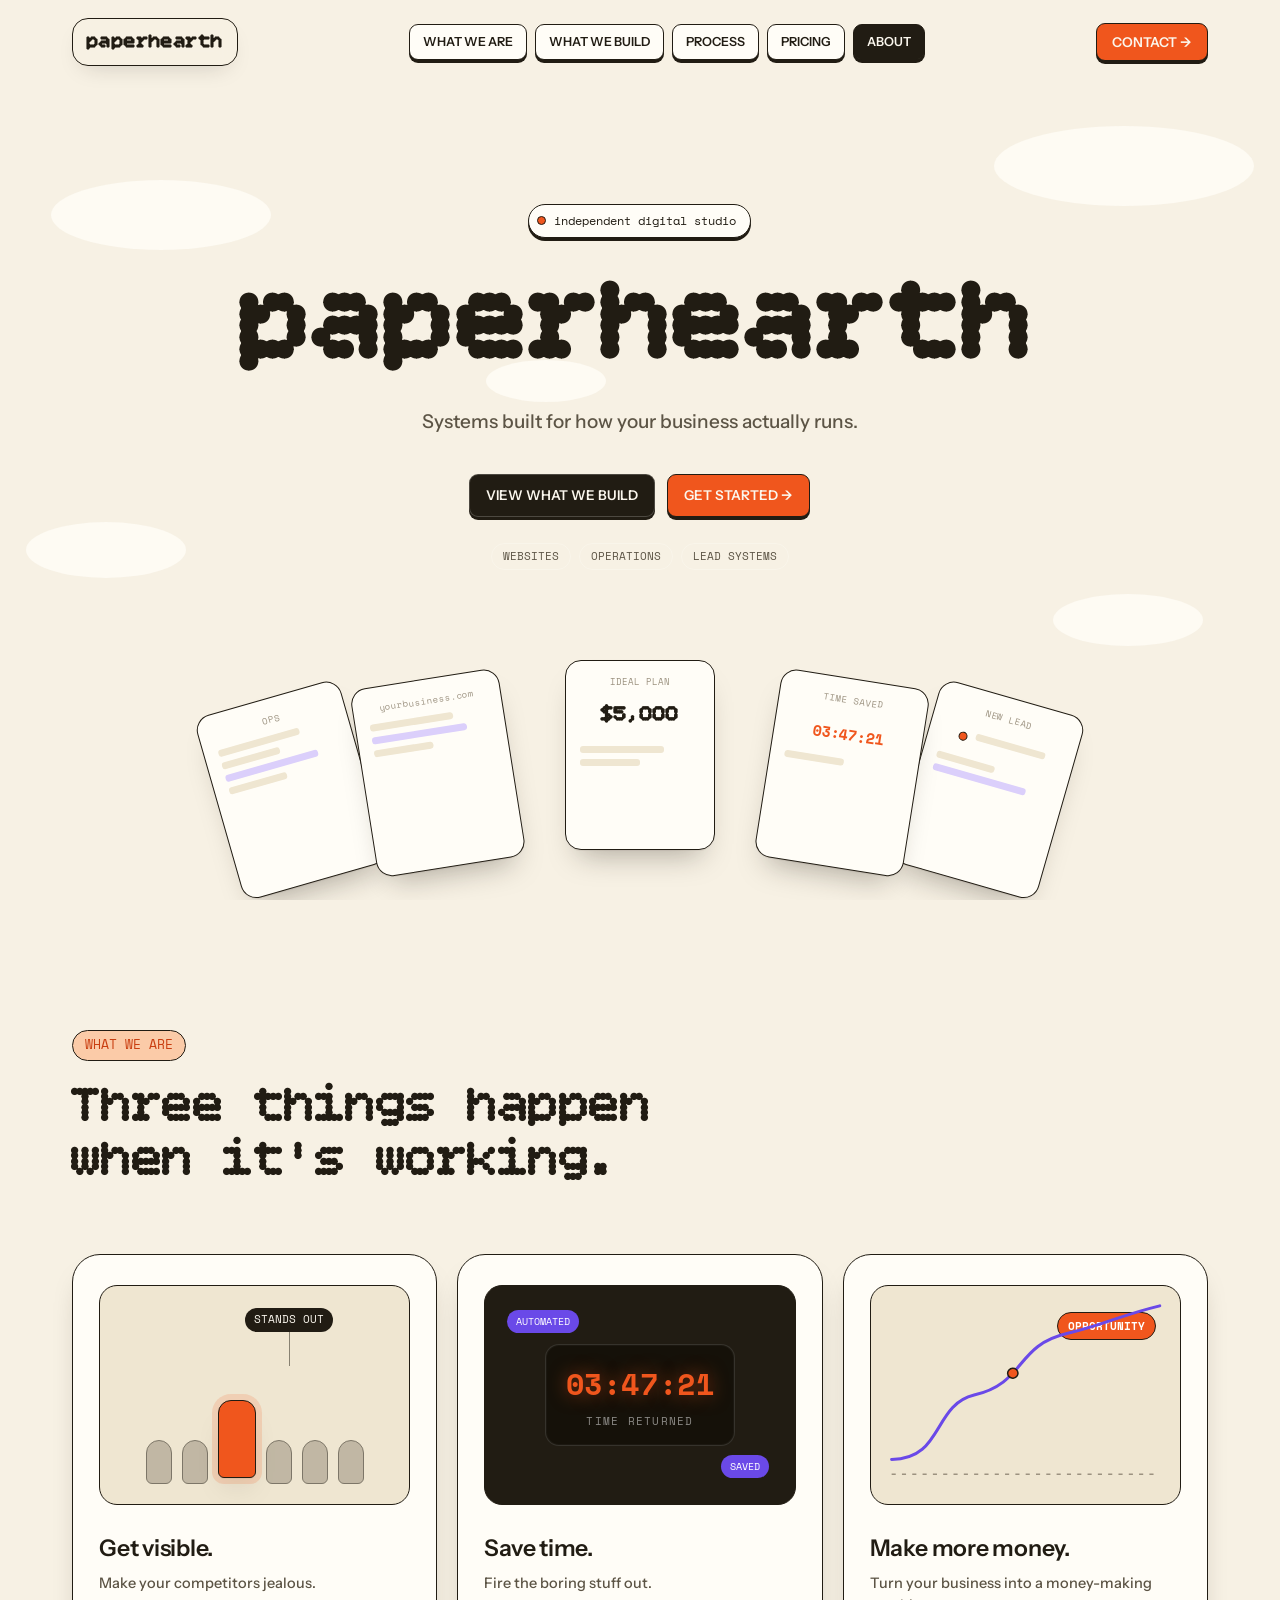
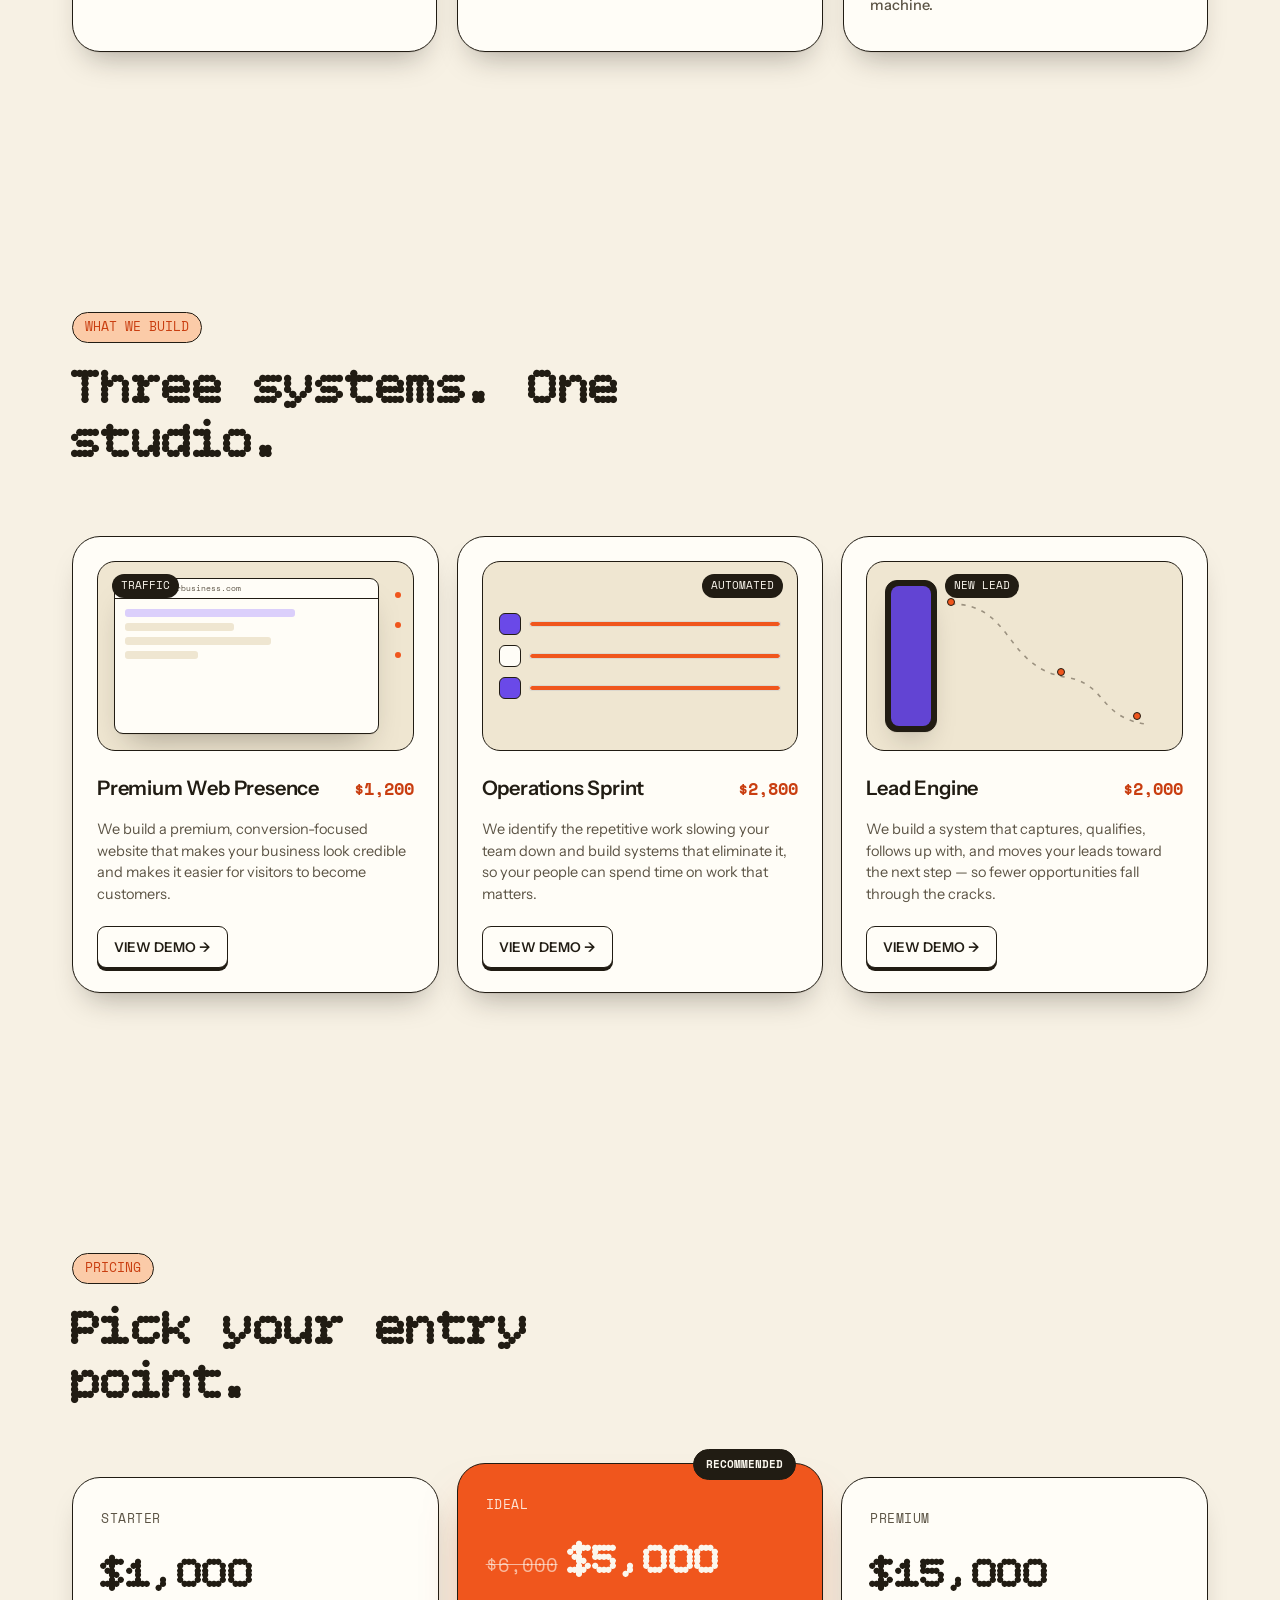
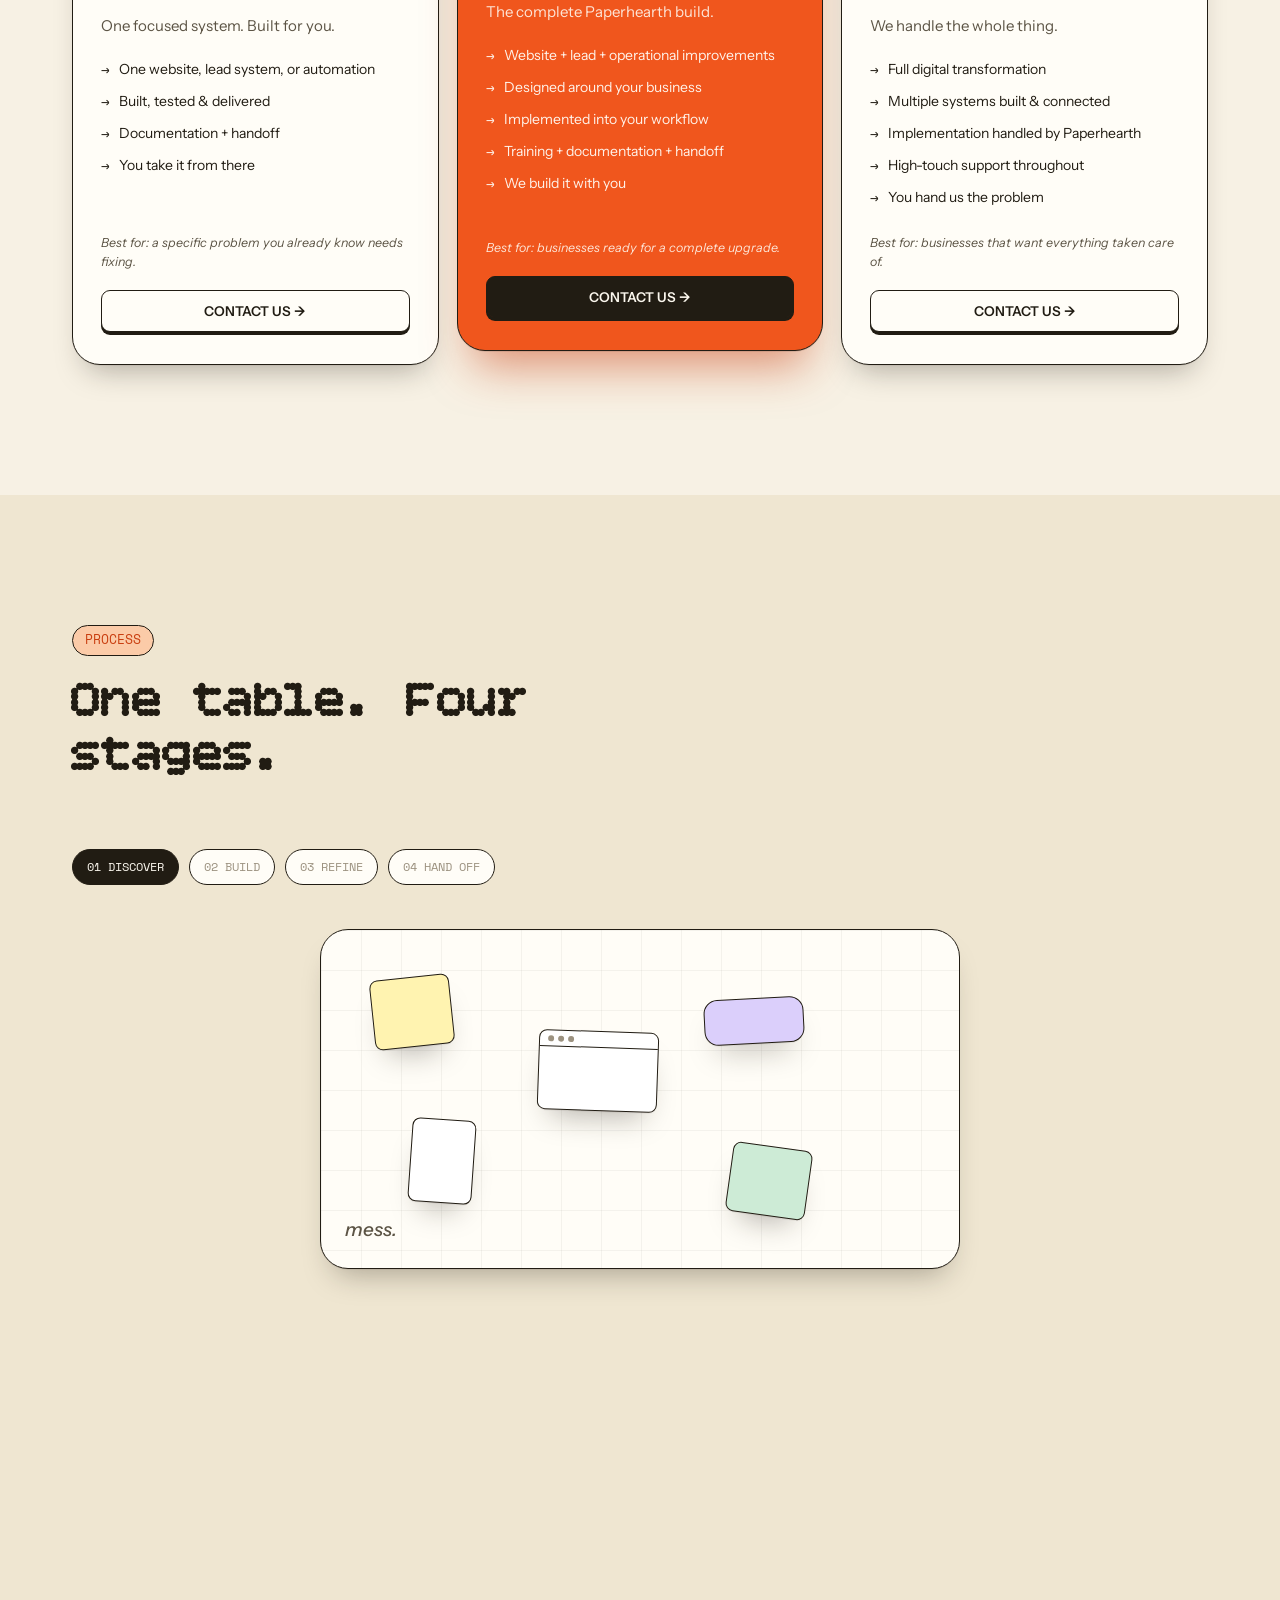
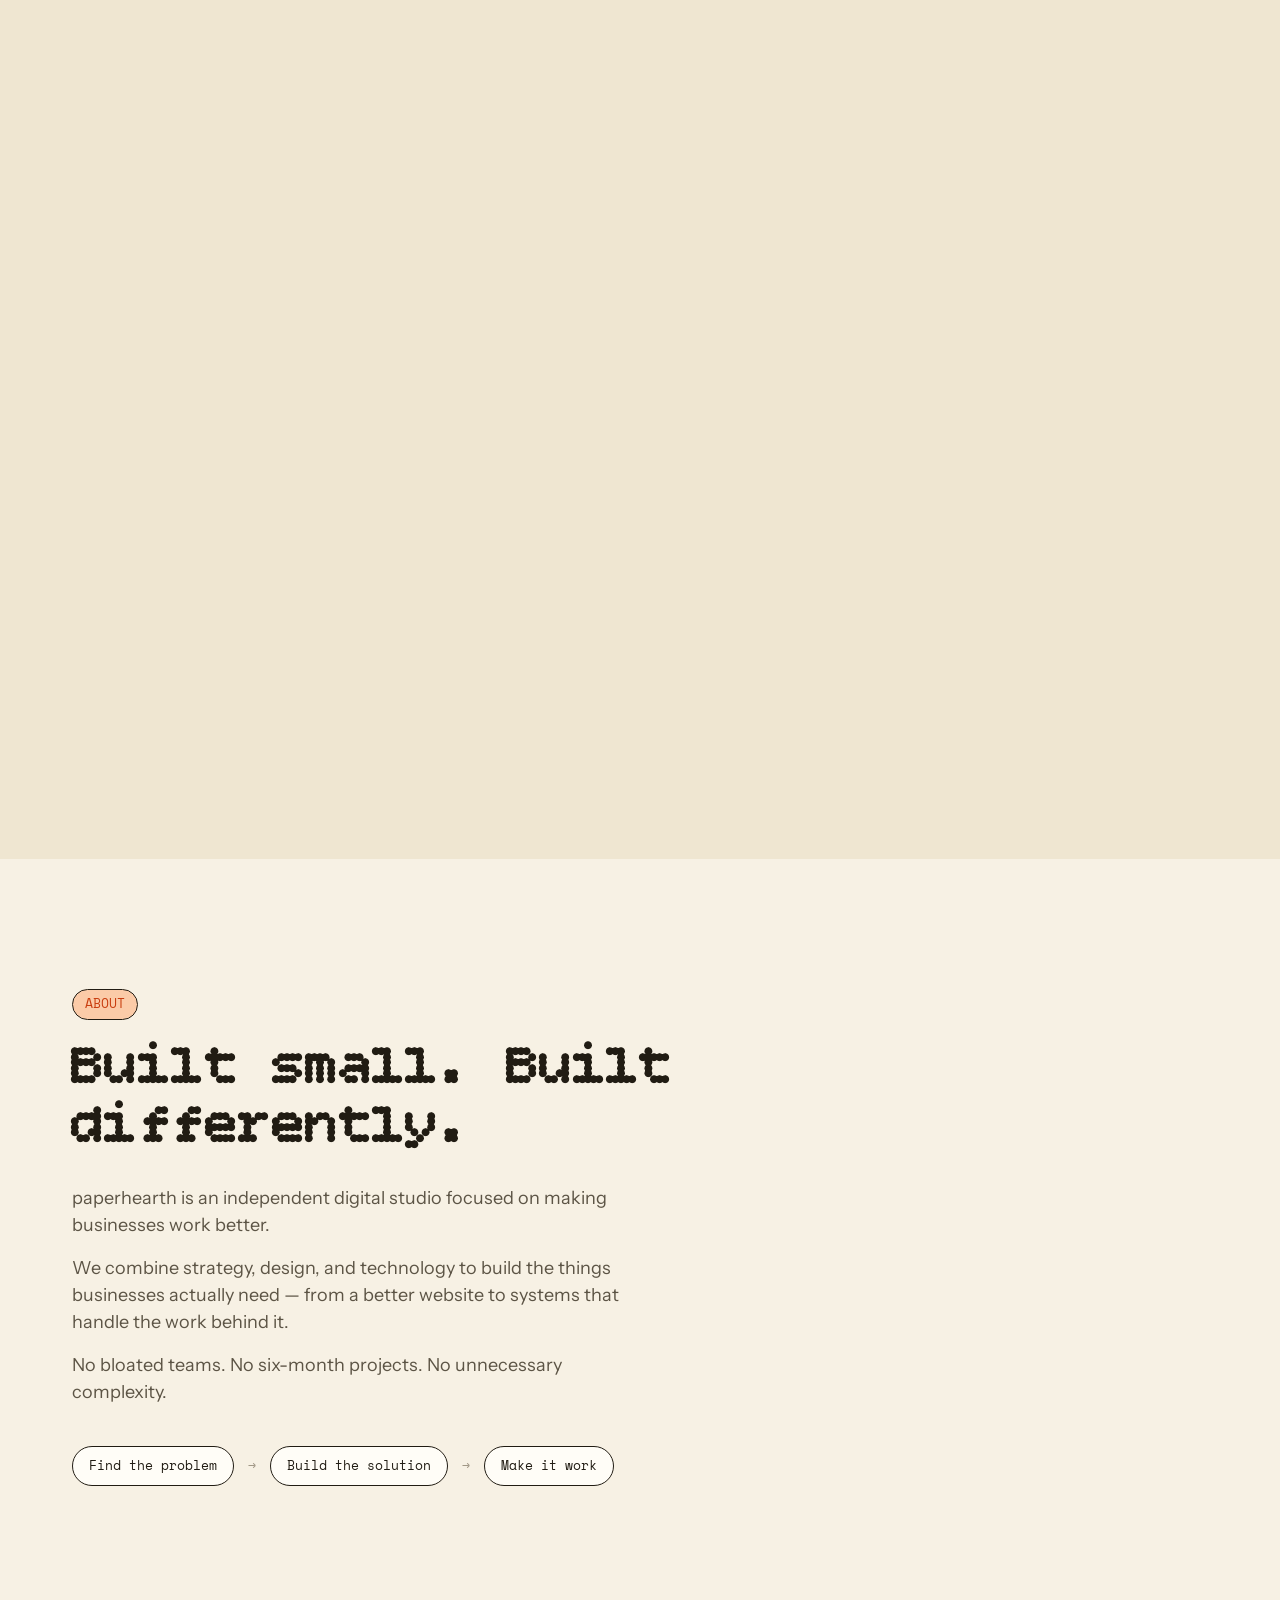
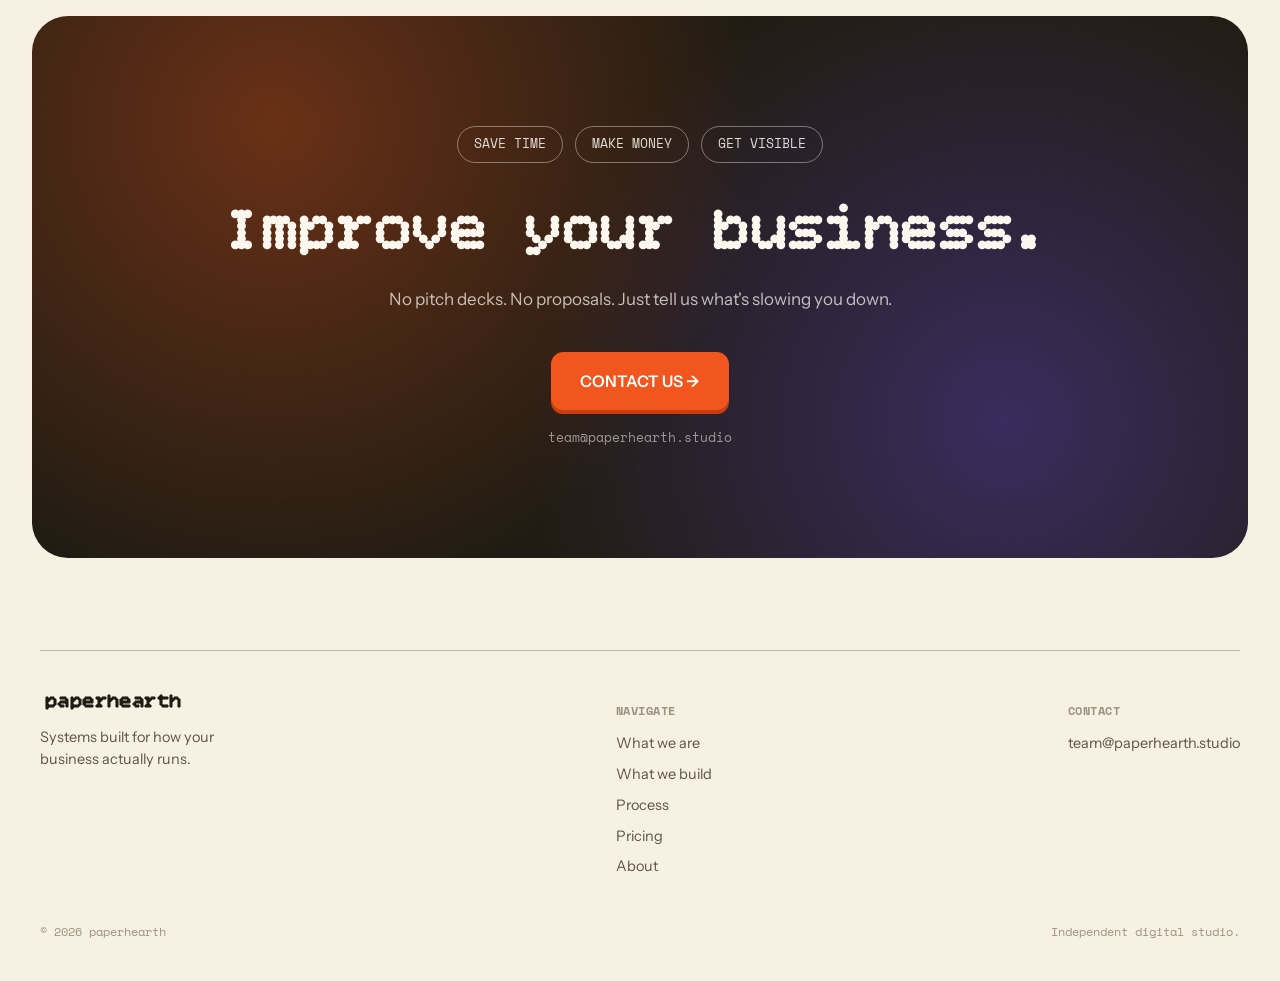
==== commit 63bc8796: "aAa" ====
--- a/index.html
+++ b/index.html
@@ -1,13 +1,1242 @@
-<!doctype html>
+<!DOCTYPE html>
 <html lang="en">
-  <head>
-    <meta charset="UTF-8" />
-    <meta name="viewport" content="width=device-width, initial-scale=1.0" />
-    <title>paperhearth — built for the way your business actually works</title>
-    <meta name="description" content="paperhearth is an independent digital studio. We design and build premium websites, lead systems, and operational automations for businesses ready to move forward." />
-  </head>
-  <body>
-    <div id="root"></div>
-    <script type="module" src="/src/main.tsx"></script>
-  </body>
-</html>
+<head>
+<meta charset="UTF-8">
+<meta name="viewport" content="width=device-width, initial-scale=1.0">
+<meta name="description" content="paperhearth — an independent digital studio building websites, lead systems, and operational automation for small businesses.">
+<meta name="theme-color" content="#241659">
+<link rel="icon" href="data:image/svg+xml,%3Csvg xmlns='http://www.w3.org/2000/svg' viewBox='0 0 100 100'%3E%3Crect width='100' height='100' rx='24' fill='%23F0561D'/%3E%3Crect x='28' y='28' width='44' height='44' rx='12' fill='%236A49E8'/%3E%3C/svg%3E">
+<title>paperhearth — Systems built for how your business actually runs.</title>
+<link rel="preconnect" href="https://fonts.googleapis.com">
+<link rel="preconnect" href="https://fonts.gstatic.com" crossorigin>
+<link href="https://fonts.googleapis.com/css2?family=Bitcount+Single:wght@100;200;300;400;500;600;700;800;900&family=Instrument+Sans:ital,wght@0,400;0,500;0,600;1,500&family=Space+Mono:wght@400;700&display=swap" rel="stylesheet"> 
+<style> 
+/* ============================================================ 
+   TOKENS 
+============================================================ */ 
+:root{ 
+  --cream:        #F7F1E4; 
+  --cream-2:      #EFE6D1; 
+  --cream-3:      #FBF7EE; 
+  --paper:        #FFFDF7; 
+  --ink:          #211C13; 
+  --ink-soft:     #5C5445; 
+  --ink-faint:    #9C9280; 
+  --orange:       #F0561D; 
+  --orange-deep:  #C93E10; 
+  --orange-soft:  #FBCBA8; 
+  --purple:       #6A49E8; 
+  --purple-deep:  #4E2FC4; 
+  --purple-soft:  #DBCFFB; 
+  --line:         rgba(33,28,19,0.14); 
+  --line-strong:  rgba(33,28,19,0.28); 
+  --shadow-obj:   0 1px 0 rgba(33,28,19,0.06), 0 18px 30px -14px rgba(33,28,19,0.35); 
+  --shadow-soft:  0 10px 24px -12px rgba(33,28,19,0.22); 
+  --radius-l:     28px; 
+  --radius-m:     18px; 
+  --radius-s:     10px; 
+  --maxw:         1200px; 
+  --ease:         cubic-bezier(.16,.84,.28,1); 
+} 
+ 
+*{box-sizing:border-box;} 
+html{scroll-behavior:smooth; scroll-padding-top:100px;} 
+@media (prefers-reduced-motion: reduce){ 
+  html{scroll-behavior:auto;} 
+  *{animation-duration:0.001ms !important; animation-iteration-count:1 !important; transition-duration:0.001ms !important;} 
+} 
+.skip-link{ 
+  position:fixed; top:-60px; left:16px; z-index:200; 
+  background:var(--ink); color:var(--cream-3); 
+  padding:12px 18px; border-radius:9px; 
+  font-family:'Space Mono', monospace; font-size:13px; 
+  transition:top .2s var(--ease); 
+} 
+.skip-link:focus{ top:16px; } 
+body{ 
+  margin:0; 
+  background:var(--cream); 
+  color:var(--ink); 
+  font-family:'Instrument Sans', sans-serif; 
+  font-size:16px; 
+  line-height:1.5; 
+  overflow-x:hidden; 
+  -webkit-font-smoothing:antialiased; 
+} 
+img,svg{display:block; max-width:100%;} 
+a{color:inherit; text-decoration:none;} 
+button{font-family:inherit; cursor:pointer; border:none; background:none; color:inherit;} 
+h1,h2,h3,p{margin:0; overflow-wrap:break-word;} 
+.wrap{max-width:var(--maxw); margin:0 auto; padding:0 32px;} 
+@media (max-width:700px){ .wrap{padding:0 20px;} } 
+ 
+.display{ font-family:'Bitcount Single', system-ui; } 
+.mono{ font-family:'Space Mono', monospace; } 
+ 
+.eyebrow{ 
+  font-family:'Space Mono', monospace; 
+  font-size:12.5px; 
+  letter-spacing:0.02em; 
+  color:var(--ink-soft); 
+} 
+ 
+section{ position:relative; } 
+#outcomes, #services, #pricing, #process, #about, #cta{ scroll-margin-top:100px; } 
+ 
+::selection{ background:var(--orange); color:var(--cream-3); } 
+ 
+/* focus visibility */ 
+a:focus-visible, button:focus-visible{ 
+  outline:2.5px solid var(--purple); 
+  outline-offset:3px; 
+  border-radius:6px; 
+} 
+ 
+/* ============================================================ 
+   KEYBOARD-KEY COMPONENT (nav items, buttons, annotations) 
+============================================================ */ 
+.key{ 
+  display:inline-flex; 
+  align-items:center; 
+  gap:8px; 
+  padding:10px 16px; 
+  background:var(--paper); 
+  border:1.5px solid var(--ink); 
+  border-radius:9px; 
+  box-shadow:0 3px 0 var(--ink); 
+  font-size:13.5px; 
+  font-weight:600; 
+  color:var(--ink); 
+  transform:translateY(0); 
+  transition:transform .12s var(--ease), box-shadow .12s var(--ease), background .2s; 
+  white-space:nowrap; 
+} 
+.key:hover{ transform:translateY(1px); box-shadow:0 2px 0 var(--ink); } 
+.key:active{ transform:translateY(3px); box-shadow:0 0 0 var(--ink); } 
+.key.on-orange{ background:var(--orange); color:var(--cream-3); border-color:var(--ink); } 
+.key.on-dark{ background:var(--ink); color:var(--cream-3); border-color:var(--ink); } 
+.key.big{ padding:16px 26px; font-size:16px; border-radius:12px; box-shadow:0 4px 0 var(--ink); } 
+.key.big:hover{ box-shadow:0 3px 0 var(--ink); } 
+.key.big:active{ box-shadow:0 0 0 var(--ink); } 
+ 
+/* ============================================================ 
+   NAV 
+============================================================ */ 
+.site-nav{ 
+  position:fixed; top:0; left:0; right:0; z-index:100; 
+  padding:18px 0; 
+} 
+.nav-inner{ 
+  max-width:var(--maxw); margin:0 auto; padding:0 32px; 
+  display:flex; align-items:center; justify-content:space-between; 
+} 
+@media (max-width:700px){ .nav-inner{padding:0 20px;} } 
+.nav-pill{ 
+  display:flex; align-items:center; gap:6px; 
+  background:rgba(247,241,228,0.86); 
+  backdrop-filter:blur(10px); 
+  border:1.5px solid var(--ink); 
+  border-radius:16px; 
+  padding:8px; 
+  box-shadow:var(--shadow-soft); 
+} 
+.logo{ 
+  display:flex; align-items:center; gap:9px; 
+  font-family:'Bitcount Single', system-ui; 
+  font-weight:700; 
+  font-size:20px; 
+  letter-spacing:0.02em; 
+  padding:0 6px; 
+} 
+.logo-mark{ 
+  width:26px; height:26px; border-radius:8px; 
+  background:var(--orange); 
+  border:1.5px solid var(--ink); 
+  position:relative; 
+  flex:none; 
+} 
+.logo-mark::after{ 
+  content:""; 
+  position:absolute; inset:5px; 
+  border-radius:5px; 
+  background:var(--purple); 
+} 
+.nav-keys{ display:flex; align-items:center; gap:8px; } 
+.nav-keys .key{ padding:8px 13px; font-size:12.5px; } 
+.nav-keys .key.active{ background:var(--ink); color:var(--cream-3); } 
+@media (max-width:920px){ .nav-keys{ display:none; } } 
+.nav-cta{ display:flex; align-items:center; } 
+.nav-cta .key{ padding:8px 15px; } 
+ 
+.menu-toggle{ 
+  display:none; 
+  width:42px; height:42px; 
+  border:1.5px solid var(--ink); 
+  border-radius:11px; 
+  background:var(--paper); 
+  align-items:center; justify-content:center; 
+  box-shadow:0 3px 0 var(--ink); 
+} 
+@media (max-width:920px){ .menu-toggle{ display:flex; } } 
+.menu-toggle span, .menu-toggle::before, .menu-toggle::after{ display:none; } 
+.burger{ width:18px; height:12px; position:relative; } 
+.burger i{ position:absolute; left:0; right:0; height:2px; background:var(--ink); border-radius:2px; } 
+.burger i:nth-child(1){ top:0; } 
+.burger i:nth-child(2){ top:5px; } 
+.burger i:nth-child(3){ top:10px; } 
+ 
+.mobile-menu{ 
+  display:none; 
+  position:fixed; inset:0; z-index:99; 
+  background:var(--cream-3); 
+  padding:100px 24px 40px; 
+  flex-direction:column; gap:12px; 
+} 
+.mobile-menu.open{ display:flex; } 
+.mobile-menu .key{ width:100%; justify-content:flex-start; padding:16px 18px; font-size:15px; } 
+ 
+/* ============================================================ 
+   HERO 
+============================================================ */ 
+.hero{ 
+  min-height:100svh; 
+  display:flex; flex-direction:column; align-items:center; justify-content:center; 
+  text-align:center; 
+  padding:160px 24px 0; 
+  position:relative; 
+  overflow:hidden; 
+  background:var(--cream); 
+} 
+.hero-cloudlayer{ position:absolute; inset:0; z-index:1; pointer-events:none; } 
+.blob{ 
+  position:absolute; 
+  border-radius:50%; 
+  background:rgba(255,253,247,0.96); 
+  filter:none; 
+  animation:float 11s ease-in-out infinite; 
+  will-change:transform; 
+} 
+.blob.soft{ filter:none; opacity:0.82; } 
+.b1{ width:220px; height:70px; top:20%; left:4%; animation-delay:0s;} 
+.b2{ width:160px; height:56px; top:58%; left:2%; animation-delay:1.6s; animation-duration:13s;} 
+.b3{ width:260px; height:80px; top:14%; right:2%; animation-delay:.8s; animation-duration:12s;} 
+.b4{ width:150px; height:52px; top:66%; right:6%; animation-delay:2.4s; animation-duration:9s;} 
+.b5{ width:120px; height:42px; top:40%; left:38%; animation-delay:3.2s; animation-duration:10s; opacity:0.6;} 
+@keyframes float{ 
+  0%,100%{ transform:translateY(0) rotate(0deg); } 
+  50%{ transform:translateY(-16px) rotate(0.6deg); } 
+} 
+ 
+.hero-inner{ position:relative; z-index:2; } 
+.hero-eyebrow{ 
+  display:inline-flex; align-items:center; gap:8px; 
+  padding:7px 14px 7px 8px; 
+  border:1.5px solid var(--ink); 
+  border-radius:100px; 
+  background:var(--paper); 
+  box-shadow:0 3px 0 var(--ink); 
+  font-family:'Space Mono', monospace; 
+  font-size:12px; 
+  margin-bottom:30px; 
+  color:var(--ink); 
+} 
+.hero-eyebrow .dot{ width:9px; height:9px; border-radius:50%; background:var(--orange); border:1.5px solid var(--ink); } 
+ 
+.hero h1{ 
+  font-family:'Bitcount Single', system-ui; 
+  font-weight:700; 
+  font-size:clamp(52px, 10vw, 118px); 
+  line-height:1; 
+  letter-spacing:0.01em; 
+  color:var(--ink); 
+  text-shadow:none; 
+} 
+.hero-sub{ 
+  margin:22px auto 0; 
+  max-width:480px; 
+  font-size:clamp(16px, 2.2vw, 19px); 
+  color:var(--ink-soft); 
+  font-weight:500; 
+} 
+.hero-ctas{ 
+  display:flex; align-items:center; justify-content:center; gap:12px; 
+  margin-top:38px; flex-wrap:wrap; 
+} 
+.hero-ctas .key.on-dark{ background:var(--ink); border-color:rgba(255,253,247,0.2); } 
+.hero-tags{ 
+  margin-top:26px; 
+  display:flex; gap:8px; justify-content:center; flex-wrap:wrap; 
+} 
+.hero-tags span{ 
+  font-family:'Space Mono', monospace; font-size:10.5px; color:var(--ink-soft); 
+  border:1.5px solid rgba(255,253,247,0.3); border-radius:100px; padding:5px 11px; 
+} 
+ 
+/* fanned card deck */ 
+.hero-deck{ 
+  position:relative; 
+  z-index:2; 
+  height:230px; 
+  width:100%; 
+  max-width:900px; 
+  margin:56px auto 0; 
+} 
+.deck-card{ 
+  position:absolute; 
+  bottom:0; 
+  width:150px; height:190px; 
+  background:var(--paper); 
+  border:1.5px solid var(--ink); 
+  border-radius:16px; 
+  box-shadow:var(--shadow-obj); 
+  padding:14px; 
+  overflow:hidden; 
+  transition:transform .4s var(--ease); 
+} 
+.deck-card:hover{ transform:translateY(-10px) rotate(0deg) !important; } 
+.dc1{ left:2%;  transform:rotate(-16deg) translateY(30px); z-index:1;} 
+.dc2{ left:19%; transform:rotate(-9deg)  translateY(12px); z-index:2;} 
+.dc3{ left:50%; margin-left:-75px; transform:rotate(0deg) translateY(-6px); z-index:4;} 
+.dc4{ right:19%; transform:rotate(9deg)  translateY(12px); z-index:2;} 
+.dc5{ right:2%; transform:rotate(16deg) translateY(30px); z-index:1;} 
+@media (max-width:900px){ .dc1,.dc5{ display:none; } .hero-deck{ height:190px; } } 
+@media (max-width:600px){ .dc2,.dc4{ display:none; } .hero-deck{ height:180px; max-width:180px; } .dc3{ margin-left:-75px; } } 
+.deck-label{ font-family:'Space Mono', monospace; font-size:9px; color:var(--ink-faint); margin-bottom:8px;} 
+.deck-mini-line{ height:7px; border-radius:3px; background:var(--cream-2); margin-bottom:6px; } 
+.deck-mini-line.w70{ width:70%; } 
+.deck-mini-line.w50{ width:50%; } 
+.deck-mini-line.accent{ background:var(--purple-soft); width:80%; } 
+.deck-price{ font-family:'Bitcount Single', system-ui; font-weight:700; font-size:22px; margin-top:10px;} 
+.deck-clock{ font-family:'Space Mono', monospace; font-weight:700; font-size:15px; color:var(--orange); margin-top:16px;} 
+.deck-dot{ width:9px; height:9px; border-radius:50%; background:var(--orange); border:1.5px solid var(--ink); display:inline-block; margin-right:5px;} 
+ 
+/* ============================================================ 
+   SECTION HEADERS (shared) 
+============================================================ */ 
+.section-pad{ padding:130px 0; } 
+@media (max-width:700px){ .section-pad{ padding:90px 0; } } 
+.section-head{ max-width:640px; margin-bottom:64px; } 
+.section-tag{ 
+  display:inline-block; 
+  font-family:'Space Mono', monospace; 
+  font-size:12.5px; 
+  color:var(--orange-deep); 
+  background:var(--orange-soft); 
+  padding:5px 12px; 
+  border-radius:100px; 
+  margin-bottom:20px; 
+  border:1.5px solid var(--ink); 
+} 
+.section-head h2{ 
+  font-family:'Bitcount Single', system-ui; 
+  font-weight:600; 
+  font-size:clamp(32px, 5vw, 52px); 
+  line-height:1.05; 
+  letter-spacing:-0.01em; 
+} 
+.section-head p{ 
+  margin-top:18px; 
+  font-size:17px; 
+  color:var(--ink-soft); 
+  max-width:480px; 
+} 
+ 
+/* reveal-on-scroll */ 
+.reveal{ opacity:0; transform:translateY(28px); transition:opacity .8s var(--ease), transform .8s var(--ease); } 
+.reveal.in{ opacity:1; transform:translateY(0); } 
+ 
+/* ============================================================ 
+   OUTCOMES 
+============================================================ */ 
+.outcomes-grid{ 
+  display:grid; grid-template-columns:repeat(3, minmax(0,1fr)); gap:20px; 
+} 
+@media (max-width:640px){ .outcomes-grid{ grid-template-columns:1fr; } } 
+.outcome-card{ 
+  background:var(--paper); 
+  border:1.5px solid var(--ink); 
+  border-radius:var(--radius-l); 
+  padding:30px 26px 34px; 
+  display:flex; flex-direction:column; 
+  box-shadow:var(--shadow-obj); 
+} 
+.outcome-stage{ 
+  height:220px; 
+  border-radius:var(--radius-m); 
+  position:relative; 
+  overflow:hidden; 
+  margin-bottom:26px; 
+  border:1.5px solid var(--ink); 
+} 
+.outcome-card h3{ 
+  font-family:'Instrument Sans', sans-serif; 
+  font-size:23px; 
+  font-weight:600; 
+  letter-spacing:-0.01em; 
+  margin-bottom:8px; 
+} 
+.outcome-card .sec{ color:var(--ink-soft); font-size:14.5px; font-weight:500; } 
+.outcome-card{ transition:transform .25s var(--ease), box-shadow .25s var(--ease); } 
+.outcome-card:hover{ transform:translateY(-6px); box-shadow:0 1px 0 rgba(33,28,19,.06), 0 26px 36px -16px rgba(33,28,19,.38); } 
+ 
+/* scene 1: crowd / visibility */ 
+.scene-crowd{ background:var(--cream-2); } 
+.crowd-row{ position:absolute; bottom:20px; left:0; right:0; display:flex; align-items:flex-end; justify-content:center; gap:10px; padding:0 16px; } 
+.crowd-person{ 
+  width:26px; height:44px; border-radius:13px 13px 6px 6px; 
+  background:var(--ink-faint); opacity:0.55; border:1.5px solid var(--ink); 
+} 
+.crowd-person.hi{ 
+  width:38px; height:78px; opacity:1; 
+  background:var(--orange); 
+  box-shadow:0 0 0 6px rgba(240,86,29,0.16), var(--shadow-obj); 
+  position:relative; 
+  transform:translateY(-6px); 
+  animation:popfloat 3.4s ease-in-out infinite; 
+} 
+@keyframes popfloat{ 0%,100%{ transform:translateY(-6px); } 50%{ transform:translateY(-14px); } } 
+.pointer-tag{ 
+  position:absolute; 
+  font-family:'Space Mono', monospace; 
+  font-size:10.5px; 
+  background:var(--ink); 
+  color:var(--cream-3); 
+  padding:4px 9px; 
+  border-radius:100px; 
+  white-space:nowrap; 
+} 
+.scene-crowd .pointer-tag{ top:22px; right:50%; transform:translateX(78px); } 
+.scene-crowd .pointer-tag::before{ 
+  content:""; position:absolute; left:50%; top:100%; width:1.5px; height:34px; background:var(--ink-strong,var(--ink)); opacity:.5; 
+} 
+ 
+/* scene 2: clock */ 
+.scene-clock{ background:var(--ink); display:flex; align-items:center; justify-content:center; } 
+.clock-face{ 
+  background:#151109; border:1.5px solid rgba(255,255,255,0.14); 
+  border-radius:14px; padding:16px 20px; 
+  box-shadow:inset 0 0 0 1px rgba(255,255,255,0.03); 
+} 
+.clock-time{ 
+  font-family:'Space Mono', monospace; 
+  font-size:30px; font-weight:700; letter-spacing:0.02em; 
+  color:var(--orange); 
+  text-shadow:0 0 18px rgba(240,86,29,0.55); 
+} 
+.clock-label{ 
+  margin-top:8px; text-align:center; 
+  font-family:'Space Mono', monospace; font-size:10.5px; letter-spacing:0.12em; 
+  color:rgba(255,255,255,0.5); 
+} 
+.clock-chip{ 
+  position:absolute; font-family:'Space Mono', monospace; font-size:10px; 
+  background:var(--purple); color:#fff; padding:4px 9px; border-radius:100px; 
+  animation:chipfloat 4s ease-in-out infinite; 
+} 
+.chip-a{ top:24px; left:22px; animation-delay:0s;} 
+.chip-b{ bottom:26px; right:26px; animation-delay:1.2s;} 
+@keyframes chipfloat{ 0%,100%{ transform:translateY(0);} 50%{ transform:translateY(-7px);} } 
+ 
+/* scene 3: graph */ 
+.scene-graph{ background:var(--cream-2); } 
+.graph-svg{ position:absolute; inset:0; width:100%; height:100%; } 
+.graph-line{ stroke:var(--purple); stroke-width:3; fill:none; stroke-linecap:round; } 
+.graph-dash{ stroke:var(--ink-faint); stroke-width:1.5; fill:none; stroke-dasharray:4 6; } 
+.graph-dot{ animation:graphmove 4.5s ease-in-out infinite; } 
+@keyframes graphmove{ 
+  0%{ offset-distance:0%; } 
+  100%{ offset-distance:100%; } 
+} 
+.money-chip{ 
+  position:absolute; top:26px; right:24px; 
+  font-family:'Space Mono', monospace; font-size:11px; font-weight:700; 
+  background:var(--orange); color:#fff; padding:5px 10px; border-radius:100px; 
+  border:1.5px solid var(--ink); 
+} 
+ 
+/* ============================================================ 
+   SERVICES 
+============================================================ */ 
+.services-grid{ display:grid; grid-template-columns:repeat(3, minmax(0,1fr)); gap:18px; } 
+@media (max-width:640px){ .services-grid{ grid-template-columns:1fr; } } 
+.svc-card{ 
+  background:var(--paper); border:1.5px solid var(--ink); border-radius:var(--radius-l); 
+  padding:24px; display:flex; flex-direction:column; 
+  box-shadow:var(--shadow-obj); 
+  transition:transform .25s var(--ease), box-shadow .25s var(--ease); 
+} 
+.svc-card:hover{ transform:translateY(-8px); box-shadow:0 1px 0 rgba(33,28,19,.06), 0 30px 40px -16px rgba(33,28,19,.4); } 
+.svc-scene{ 
+  height:190px; border-radius:var(--radius-m); border:1.5px solid var(--ink); 
+  position:relative; overflow:hidden; margin-bottom:22px; 
+  background:var(--cream-2); 
+} 
+.svc-top{ display:flex; align-items:baseline; justify-content:space-between; margin-bottom:6px; gap:8px; flex-wrap:wrap;} 
+.svc-top h3{ font-family:'Instrument Sans', sans-serif; font-size:clamp(17px,2.2vw,20px); font-weight:600; letter-spacing:-0.01em; min-width:0; overflow-wrap:break-word; } 
+.svc-price{ font-family:'Space Mono', monospace; font-weight:700; font-size:17px; color:var(--orange-deep); white-space:nowrap;} 
+.svc-copy{ color:var(--ink-soft); font-size:14.5px; margin:10px 0 20px; flex:1; } 
+.svc-card .key{ align-self:flex-start; } 
+ 
+/* browser scene */ 
+.browser-win{ 
+  position:absolute; top:16px; left:16px; right:34px; bottom:16px; 
+  background:var(--paper); border:1.5px solid var(--ink); border-radius:9px; 
+  box-shadow:var(--shadow-obj); 
+} 
+.browser-bar{ height:20px; display:flex; align-items:center; gap:4px; padding:0 8px; border-bottom:1.5px solid var(--ink); } 
+.browser-bar i{ width:6px; height:6px; border-radius:50%; background:var(--ink-faint); } 
+.browser-url{ margin-left:8px; font-family:'Space Mono', monospace; font-size:8px; color:var(--ink-soft); } 
+.browser-body{ padding:10px; display:flex; flex-direction:column; gap:6px; } 
+.browser-body .bl{ height:8px; border-radius:3px; background:var(--cream-2); } 
+.browser-body .bl.wide{ width:70%; background:var(--purple-soft); } 
+.browser-body .bl.mid{ width:45%; } 
+.traffic-dot{ 
+  position:absolute; width:6px; height:6px; border-radius:50%; background:var(--orange); 
+  animation:traffic 3s linear infinite; 
+} 
+@keyframes traffic{ 
+  0%{ transform:translate(0,0); opacity:0; } 
+  10%{ opacity:1; } 
+  90%{ opacity:1; } 
+  100%{ transform:translate(-60px,20px); opacity:0; } 
+} 
+ 
+/* ops scene */ 
+.ops-track{ position:absolute; inset:16px; display:flex; flex-direction:column; gap:10px; justify-content:center; } 
+.ops-row{ display:flex; align-items:center; gap:8px; } 
+.ops-node{ width:22px; height:22px; border-radius:6px; border:1.5px solid var(--ink); background:var(--paper); flex:none; } 
+.ops-node.done{ background:var(--purple); } 
+.ops-bar-track{ flex:1; height:6px; border-radius:4px; background:var(--cream-3); border:1px solid var(--line); overflow:hidden; } 
+.ops-bar-fill{ height:100%; background:var(--orange); border-radius:4px; animation:opsfill 3.2s ease-in-out infinite; } 
+@keyframes opsfill{ 0%{ width:10%;} 50%{ width:85%;} 100%{ width:10%;} } 
+ 
+/* phone/map scene */ 
+.phone-obj{ 
+  position:absolute; left:18px; top:18px; bottom:18px; width:52px; 
+  background:var(--ink); border-radius:12px; border:1.5px solid var(--ink); 
+  box-shadow:var(--shadow-obj); 
+} 
+.phone-obj::after{ content:""; position:absolute; inset:5px; border-radius:8px; background:var(--purple); opacity:.9;} 
+.map-path{ position:absolute; inset:0; } 
+.route-dot{ position:absolute; width:8px; height:8px; border-radius:50%; background:var(--orange); border:1.5px solid var(--ink); } 
+ 
+/* ============================================================ 
+   PRICING 
+============================================================ */ 
+.pricing-grid{ display:grid; grid-template-columns:repeat(3, minmax(0,1fr)); gap:18px; align-items:stretch; } 
+@media (max-width:640px){ .pricing-grid{ grid-template-columns:1fr; } } 
+.price-card{ 
+  background:var(--paper); border:1.5px solid var(--ink); border-radius:var(--radius-l); 
+  padding:32px 28px; display:flex; flex-direction:column; 
+  box-shadow:var(--shadow-obj); 
+  position:relative; 
+} 
+.price-card.feat{ 
+  background:var(--orange); color:var(--cream-3); 
+  transform:translateY(-14px); 
+  box-shadow:0 1px 0 rgba(33,28,19,.1), 0 30px 46px -16px rgba(201,62,16,0.55); 
+} 
+@media (max-width:1020px){ .price-card.feat{ transform:none; } } 
+.price-card.feat .price-tier, .price-card.feat .price-desc, .price-card.feat .price-best{ color:rgba(255,251,244,0.86); } 
+.price-card.feat li{ color:rgba(255,251,244,0.95); } 
+.price-card.feat .price-old{ color:rgba(255,251,244,0.6); } 
+.price-tag{ 
+  position:absolute; top:-15px; right:26px; 
+  font-family:'Space Mono', monospace; font-size:11px; font-weight:700; 
+  background:var(--ink); color:var(--cream-3); padding:6px 12px; border-radius:100px; 
+  border:1.5px solid var(--ink); 
+} 
+.price-tier{ font-family:'Space Mono', monospace; font-size:12.5px; letter-spacing:.04em; color:var(--ink-soft); margin-bottom:14px;} 
+.price-amount-row{ display:flex; align-items:baseline; gap:10px; margin-bottom:6px; flex-wrap:wrap;} 
+.price-old{ font-family:'Space Mono', monospace; font-size:19px; color:var(--ink-faint); text-decoration:line-through; } 
+.price-amount{ font-family:'Bitcount Single', system-ui; font-weight:600; font-size:clamp(28px,5vw,44px); letter-spacing:-0.01em; } 
+.price-desc{ font-size:15px; color:var(--ink-soft); margin-bottom:22px; } 
+.price-card ul{ list-style:none; margin:0 0 26px; padding:0; display:flex; flex-direction:column; gap:11px; flex:1;} 
+.price-card li{ font-size:14px; display:flex; gap:9px; align-items:flex-start; } 
+.price-card li::before{ content:"→"; font-family:'Space Mono', monospace; flex:none; } 
+.price-best{ font-size:12.5px; color:var(--ink-soft); font-family:'Instrument Sans', sans-serif; font-style:italic; margin-bottom:18px; } 
+.price-card .key{ align-self:stretch; justify-content:center; } 
+.price-card.feat .key{ background:var(--ink); color:var(--cream-3); border-color:var(--ink); } 
+ 
+/* ============================================================ 
+   PROCESS (project table) 
+============================================================ */ 
+.process-section{ background:var(--cream-2); padding:130px 0 150px; } 
+.process-labels{ 
+  display:flex; gap:10px; margin-bottom:44px; flex-wrap:wrap; 
+} 
+.process-labels .plabel{ 
+  font-family:'Space Mono', monospace; font-size:12px; padding:8px 14px; 
+  border:1.5px solid var(--ink); border-radius:100px; background:var(--paper); 
+  color:var(--ink-faint); 
+  transition:background .35s, color .35s, border-color .35s; 
+} 
+.process-labels .plabel.active{ background:var(--ink); color:var(--cream-3); border-color:var(--ink); } 
+ 
+.process-stage-wrap{ 
+  position:sticky; top:110px; 
+} 
+.process-scroller{ height:340vh; position:relative; } 
+.table-scene{ 
+  height:340px; 
+  max-width:640px; 
+  margin:0 auto; 
+  background:var(--paper); 
+  border:1.5px solid var(--ink); 
+  border-radius:var(--radius-l); 
+  box-shadow:var(--shadow-obj); 
+  position:relative; 
+  overflow:hidden; 
+} 
+@media (max-width:700px){ .table-scene{ height:300px; } } 
+.table-grid-bg{ 
+  position:absolute; inset:0; 
+  background-image: 
+    linear-gradient(var(--line) 1px, transparent 1px), 
+    linear-gradient(90deg, var(--line) 1px, transparent 1px); 
+  background-size:40px 40px; 
+  opacity:0.35; 
+} 
+.tobj{ 
+  position:absolute; 
+  background:var(--cream-3); border:1.5px solid var(--ink); border-radius:8px; 
+  box-shadow:var(--shadow-obj); 
+  transition:opacity .5s var(--ease), transform .5s var(--ease); 
+} 
+.tobj.note{ background:#FFF3B0; width:80px; height:70px; } 
+.tobj.doc{ background:#fff; width:64px; height:84px; } 
+.tobj.msg{ background:var(--purple-soft); width:100px; height:46px; border-radius:14px; } 
+.tobj.win{ background:#fff; width:120px; height:80px; } 
+.tobj.win .browser-bar{ height:16px; } 
+.tobj.laptop{ width:150px; height:96px; background:var(--ink); border-radius:8px 8px 3px 3px; } 
+.tobj.laptop::after{ content:""; position:absolute; inset:8px 8px 12px; background:var(--purple); border-radius:4px; } 
+.tobj.phone{ width:44px; height:78px; background:var(--ink); border-radius:10px; } 
+.tobj.check{ width:120px; background:#fff; border-radius:10px; padding:8px 10px; } 
+.tobj.check .row{ display:flex; align-items:center; gap:6px; font-family:'Space Mono', monospace; font-size:9px; margin-bottom:5px;} 
+.tobj.check .row i{ width:10px; height:10px; border-radius:3px; border:1.5px solid var(--ink); background:var(--orange); flex:none; } 
+.tobj.tag{ 
+  background:var(--ink); color:var(--cream-3); font-family:'Space Mono', monospace; font-size:10px; 
+  padding:5px 10px; border-radius:100px; box-shadow:none; 
+} 
+.stage-caption{ 
+  position:absolute; left:24px; bottom:24px; 
+  font-family:'Instrument Sans', sans-serif; font-style:italic; font-size:19px; font-weight:500; 
+  color:var(--ink-soft); 
+} 
+ 
+/* ============================================================ 
+   ABOUT 
+============================================================ */ 
+.about-section{ padding:130px 0; } 
+.about-inner{ max-width:680px; } 
+.about-inner h2{ 
+  font-family:'Bitcount Single', system-ui; font-weight:600; font-size:clamp(34px,6vw,56px); 
+  line-height:1.05; letter-spacing:-0.01em; margin-bottom:28px; 
+} 
+.about-inner p{ font-size:18px; color:var(--ink-soft); margin-bottom:16px; max-width:560px; } 
+.about-flow{ 
+  margin-top:40px; display:flex; align-items:center; gap:14px; flex-wrap:wrap; 
+  font-family:'Space Mono', monospace; font-size:13px; 
+} 
+.about-flow span.step{ 
+  padding:9px 16px; border:1.5px solid var(--ink); border-radius:100px; background:var(--paper); 
+} 
+.about-flow .arrow{ color:var(--ink-faint); } 
+ 
+/* ============================================================ 
+   FINAL CTA 
+============================================================ */ 
+.cta-section{ 
+  margin:0 32px 32px; 
+  border-radius:36px; 
+  background:var(--ink); 
+  color:var(--cream-3); 
+  padding:110px 40px; 
+  text-align:center; 
+  position:relative; 
+  overflow:hidden; 
+} 
+@media (max-width:700px){ .cta-section{ margin:0 14px 14px; padding:80px 22px; border-radius:26px; } } 
+.cta-glow{ 
+  position:absolute; inset:0; 
+  background: 
+    radial-gradient(circle at 20% 20%, rgba(240,86,29,0.35), transparent 45%), 
+    radial-gradient(circle at 80% 75%, rgba(106,73,232,0.35), transparent 45%); 
+} 
+.cta-inner{ position:relative; z-index:2; } 
+.cta-chips{ display:flex; justify-content:center; gap:12px; margin-bottom:36px; flex-wrap:wrap; } 
+.cta-chips .chip{ 
+  font-family:'Space Mono', monospace; font-size:12.5px; 
+  border:1.5px solid rgba(255,251,244,0.4); border-radius:100px; padding:8px 16px; 
+  color:rgba(255,251,244,0.85); 
+} 
+.cta-section h2{ 
+  font-family:'Bitcount Single', system-ui; font-weight:600; 
+  font-size:clamp(34px, 6vw, 62px); line-height:1.1; letter-spacing:0.01em; 
+  margin-bottom:20px; 
+} 
+.cta-section > .cta-inner > p{ color:rgba(255,251,244,0.72); font-size:17px; margin-bottom:40px; } 
+.cta-section .key{ 
+  background:var(--orange); color:#fff; border-color:var(--orange); 
+  box-shadow:0 4px 0 var(--orange-deep); 
+  font-size:16px; padding:16px 28px; 
+} 
+.cta-section .key:hover{ box-shadow:0 3px 0 var(--orange-deep); } 
+.cta-section .key:active{ box-shadow:0 0 0 var(--orange-deep); } 
+.cta-email{ margin-top:18px; font-family:'Space Mono', monospace; font-size:13px; color:rgba(255,251,244,0.55); } 
+ 
+/* ============================================================ 
+   FOOTER 
+============================================================ */ 
+footer{ padding:60px 32px 40px; } 
+@media (max-width:700px){ footer{ padding:50px 20px 30px; } } 
+.footer-inner{ 
+  max-width:var(--maxw); margin:0 auto; 
+  display:flex; justify-content:space-between; gap:40px; flex-wrap:wrap; 
+  border-top:1.5px solid var(--line-strong); padding-top:36px; 
+} 
+.footer-col h4{ font-family:'Space Mono', monospace; font-size:11.5px; color:var(--ink-faint); margin-bottom:14px; letter-spacing:.04em;} 
+.footer-col a, .footer-col p{ display:block; font-size:14.5px; margin-bottom:9px; color:var(--ink-soft); } 
+.footer-col a:hover{ color:var(--ink); } 
+.footer-bottom{ 
+  max-width:var(--maxw); margin:36px auto 0; display:flex; justify-content:space-between; 
+  font-family:'Space Mono', monospace; font-size:12px; color:var(--ink-faint); flex-wrap:wrap; gap:8px; 
+} 
+ 
+</style> 
+</head> 
+<body> 
+<a href="#main" class="skip-link">Skip to content</a> 
+ 
+<!-- ============================================================ 
+     NAV 
+============================================================ --> 
+<nav class="site-nav"> 
+  <div class="nav-inner"> 
+    <div class="nav-pill"> 
+      <a href="#" class="logo">paperhearth</a> 
+    </div> 
+    <div class="nav-keys"> 
+      <a href="#outcomes" class="key">WHAT WE ARE</a> 
+      <a href="#services" class="key">WHAT WE BUILD</a> 
+      <a href="#process" class="key">PROCESS</a> 
+      <a href="#pricing" class="key">PRICING</a> 
+      <a href="#about" class="key">ABOUT</a> 
+    </div> 
+    <div class="nav-cta"> 
+      <a href="#cta" class="key on-orange">CONTACT →</a> 
+    </div> 
+    <button class="menu-toggle" id="menuToggle" aria-label="Open menu" aria-expanded="false"> 
+      <div class="burger"><i></i><i></i><i></i></div> 
+    </button> 
+  </div> 
+</nav> 
+ 
+<div class="mobile-menu" id="mobileMenu"> 
+  <a href="#outcomes" class="key">WHAT WE ARE</a> 
+  <a href="#services" class="key">WHAT WE BUILD</a> 
+  <a href="#process" class="key">PROCESS</a> 
+  <a href="#pricing" class="key">PRICING</a> 
+  <a href="#about" class="key">ABOUT</a> 
+  <a href="#cta" class="key on-orange">CONTACT →</a> 
+</div> 
+ 
+<!-- ============================================================ 
+     HERO 
+============================================================ --> 
+<header class="hero" id="hero" role="banner"> 
+  <a id="main"></a> 
+  <div class="hero-cloudlayer"> 
+    <div class="blob soft b1" data-depth="0.4"></div> 
+    <div class="blob soft b2" data-depth="0.25"></div> 
+    <div class="blob soft b3" data-depth="0.5"></div> 
+    <div class="blob soft b4" data-depth="0.3"></div> 
+    <div class="blob soft b5" data-depth="0.2"></div> 
+  </div> 
+ 
+  <div class="hero-inner"> 
+    <div class="hero-eyebrow"><span class="dot"></span>independent digital studio</div> 
+    <h1>paperhearth</h1> 
+    <p class="hero-sub">Systems built for how your business actually runs.</p> 
+    <div class="hero-ctas"> 
+      <a href="#services" class="key on-dark">VIEW WHAT WE BUILD</a> 
+      <a href="#cta" class="key on-orange">GET STARTED →</a> 
+    </div> 
+    <div class="hero-tags"> 
+      <span>WEBSITES</span> 
+      <span>OPERATIONS</span> 
+      <span>LEAD SYSTEMS</span> 
+    </div> 
+  </div> 
+ 
+  <div class="hero-deck"> 
+    <div class="deck-card dc1"> 
+      <div class="deck-label mono">OPS</div> 
+      <div class="deck-mini-line w70"></div> 
+      <div class="deck-mini-line w50"></div> 
+      <div class="deck-mini-line accent"></div> 
+      <div class="deck-mini-line w50"></div> 
+    </div> 
+    <div class="deck-card dc2"> 
+      <div class="deck-label mono">yourbusiness.com</div> 
+      <div class="deck-mini-line w70"></div> 
+      <div class="deck-mini-line accent"></div> 
+      <div class="deck-mini-line w50"></div> 
+    </div> 
+    <div class="deck-card dc3"> 
+      <div class="deck-label mono">IDEAL PLAN</div> 
+      <div class="deck-price">$5,000</div> 
+      <div class="deck-mini-line w70" style="margin-top:14px;"></div> 
+      <div class="deck-mini-line w50"></div> 
+    </div> 
+    <div class="deck-card dc4"> 
+      <div class="deck-label mono">TIME SAVED</div> 
+      <div class="deck-clock">03:47:21</div> 
+      <div class="deck-mini-line w50" style="margin-top:14px;"></div> 
+    </div> 
+    <div class="deck-card dc5"> 
+      <div class="deck-label mono">NEW LEAD</div> 
+      <span class="deck-dot"></span> 
+      <div class="deck-mini-line w70" style="display:inline-block; width:60%; vertical-align:middle;"></div> 
+      <div class="deck-mini-line w50" style="margin-top:10px;"></div> 
+      <div class="deck-mini-line accent"></div> 
+    </div> 
+  </div> 
+</header> 
+ 
+<!-- ============================================================ 
+     OUTCOMES 
+============================================================ --> 
+<section class="section-pad" id="outcomes"> 
+  <div class="wrap"> 
+    <div class="section-head reveal"> 
+      <span class="section-tag">WHAT WE ARE</span> 
+      <h2 class="display">Three things happen when it's working.</h2> 
+    </div> 
+ 
+    <div class="outcomes-grid"> 
+      <div class="outcome-card reveal"> 
+        <div class="outcome-stage scene-crowd"> 
+          <div class="pointer-tag">STANDS OUT</div> 
+          <div class="crowd-row"> 
+            <div class="crowd-person"></div> 
+            <div class="crowd-person"></div> 
+            <div class="crowd-person hi"></div> 
+            <div class="crowd-person"></div> 
+            <div class="crowd-person"></div> 
+            <div class="crowd-person"></div> 
+          </div> 
+        </div> 
+        <h3 class="display">Get visible.</h3> 
+        <p class="sec">Make your competitors jealous.</p> 
+      </div> 
+ 
+      <div class="outcome-card reveal"> 
+        <div class="outcome-stage scene-clock"> 
+          <div class="clock-chip chip-a">AUTOMATED</div> 
+          <div class="clock-chip chip-b">SAVED</div> 
+          <div> 
+            <div class="clock-face"> 
+              <div class="clock-time">03:47:21</div> 
+              <div class="clock-label">TIME RETURNED</div> 
+            </div> 
+          </div> 
+        </div> 
+        <h3 class="display">Save time.</h3> 
+        <p class="sec">Fire the boring stuff out.</p> 
+      </div> 
+ 
+      <div class="outcome-card reveal"> 
+        <div class="outcome-stage scene-graph"> 
+          <div class="money-chip">OPPORTUNITY</div> 
+          <svg class="graph-svg" viewBox="0 0 300 220" preserveAspectRatio="none"> 
+            <path class="graph-dash" d="M20,190 L280,190" /> 
+            <path id="gpath" class="graph-line" d="M20,175 C70,175 60,120 100,110 C150,98 140,60 190,48 C230,38 240,30 280,20" /> 
+            <circle r="5" fill="#F0561D" stroke="#211C13" stroke-width="1.5"> 
+              <animateMotion dur="4.5s" repeatCount="indefinite" rotate="auto"> 
+                <mpath href="#gpath"/> 
+              </animateMotion> 
+            </circle> 
+          </svg> 
+        </div> 
+        <h3 class="display">Make more money.</h3> 
+        <p class="sec">Turn your business into a money-making machine.</p> 
+      </div> 
+    </div> 
+  </div> 
+</section> 
+ 
+<!-- ============================================================ 
+     SERVICES 
+============================================================ --> 
+<section class="section-pad" id="services"> 
+  <div class="wrap"> 
+    <div class="section-head reveal"> 
+      <span class="section-tag">WHAT WE BUILD</span> 
+      <h2 class="display">Three systems. One studio.</h2> 
+    </div> 
+ 
+    <div class="services-grid"> 
+ 
+      <!-- SERVICE 01 --> 
+      <div class="svc-card reveal"> 
+        <div class="svc-scene"> 
+          <div class="browser-win"> 
+            <div class="browser-bar"><i></i><i></i><i></i><span class="browser-url">yourbusiness.com</span></div> 
+            <div class="browser-body"> 
+              <div class="bl wide"></div> 
+              <div class="bl mid"></div> 
+              <div class="bl" style="width:60%"></div> 
+              <div class="bl" style="width:30%"></div> 
+            </div> 
+          </div> 
+          <div class="traffic-dot" style="top:30px; right:12px; animation-delay:0s;"></div> 
+          <div class="traffic-dot" style="top:60px; right:12px; animation-delay:1s;"></div> 
+          <div class="traffic-dot" style="top:90px; right:12px; animation-delay:2s;"></div> 
+          <div class="pointer-tag" style="top:12px; left:14px;">TRAFFIC</div> 
+        </div> 
+        <div class="svc-top"><h3 class="display">Premium Web Presence</h3><span class="svc-price">$1,200</span></div> 
+        <p class="svc-copy">We build a premium, conversion-focused website that makes your business look credible and makes it easier for visitors to become customers.</p> 
+        <a href="demos/web/index.html" class="key">VIEW DEMO →</a> 
+      </div> 
+ 
+      <!-- SERVICE 02 --> 
+      <div class="svc-card reveal"> 
+        <div class="svc-scene"> 
+          <div class="ops-track"> 
+            <div class="ops-row"><div class="ops-node done"></div><div class="ops-bar-track"><div class="ops-bar-fill"></div></div></div> 
+            <div class="ops-row"><div class="ops-node"></div><div class="ops-bar-track"><div class="ops-bar-fill" style="animation-delay:.4s"></div></div></div> 
+            <div class="ops-row"><div class="ops-node done"></div><div class="ops-bar-track"><div class="ops-bar-fill" style="animation-delay:.8s"></div></div></div> 
+          </div> 
+          <div class="pointer-tag" style="top:12px; right:14px;">AUTOMATED</div> 
+        </div> 
+        <div class="svc-top"><h3 class="display">Operations Sprint</h3><span class="svc-price">$2,800</span></div> 
+        <p class="svc-copy">We identify the repetitive work slowing your team down and build systems that eliminate it, so your people can spend time on work that matters.</p> 
+        <a href="demos/ops/index.html" class="key">VIEW DEMO →</a> 
+      </div> 
+ 
+      <!-- SERVICE 03 --> 
+      <div class="svc-card reveal"> 
+        <div class="svc-scene"> 
+          <div class="phone-obj"></div> 
+          <svg class="map-path" viewBox="0 0 300 190"> 
+            <path class="graph-dash" d="M80,40 C140,40 130,100 190,110 C230,116 220,150 270,155" /> 
+          </svg> 
+          <div class="route-dot" style="left:80px; top:36px;"></div> 
+          <div class="route-dot" style="left:190px; top:106px;"></div> 
+          <div class="route-dot" style="left:266px; top:150px;"></div> 
+          <div class="pointer-tag" style="top:12px; left:78px;">NEW LEAD</div> 
+        </div> 
+        <div class="svc-top"><h3 class="display">Lead Engine</h3><span class="svc-price">$2,000</span></div> 
+        <p class="svc-copy">We build a system that captures, qualifies, follows up with, and moves your leads toward the next step — so fewer opportunities fall through the cracks.</p> 
+        <a href="demos/lead/index.html" class="key">VIEW DEMO →</a> 
+      </div> 
+ 
+    </div> 
+  </div> 
+</section> 
+ 
+<!-- ============================================================ 
+     PRICING 
+============================================================ --> 
+<section class="section-pad" id="pricing"> 
+  <div class="wrap"> 
+    <div class="section-head reveal"> 
+      <span class="section-tag">PRICING</span> 
+      <h2 class="display">Pick your entry point.</h2> 
+    </div> 
+ 
+    <div class="pricing-grid"> 
+      <div class="price-card reveal"> 
+        <div class="price-tier">STARTER</div> 
+        <div class="price-amount-row"><span class="price-amount display">$1,000</span></div> 
+        <p class="price-desc">One focused system. Built for you.</p> 
+        <ul> 
+          <li>One website, lead system, or automation</li> 
+          <li>Built, tested & delivered</li> 
+          <li>Documentation + handoff</li> 
+          <li>You take it from there</li> 
+        </ul> 
+        <p class="price-best">Best for: a specific problem you already know needs fixing.</p> 
+        <a href="#cta" class="key">CONTACT US →</a> 
+      </div> 
+ 
+      <div class="price-card feat reveal"> 
+        <div class="price-tag">RECOMMENDED</div> 
+        <div class="price-tier">IDEAL</div> 
+        <div class="price-amount-row"> 
+          <span class="price-old">$6,000</span> 
+          <span class="price-amount display">$5,000</span> 
+        </div> 
+        <p class="price-desc">The complete Paperhearth build.</p> 
+        <ul> 
+          <li>Website + lead + operational improvements</li> 
+          <li>Designed around your business</li> 
+          <li>Implemented into your workflow</li> 
+          <li>Training + documentation + handoff</li> 
+          <li>We build it with you</li> 
+        </ul> 
+        <p class="price-best">Best for: businesses ready for a complete upgrade.</p> 
+        <a href="#cta" class="key">CONTACT US →</a> 
+      </div> 
+ 
+      <div class="price-card reveal"> 
+        <div class="price-tier">PREMIUM</div> 
+        <div class="price-amount-row"><span class="price-amount display">$15,000</span></div> 
+        <p class="price-desc">We handle the whole thing.</p> 
+        <ul> 
+          <li>Full digital transformation</li> 
+          <li>Multiple systems built & connected</li> 
+          <li>Implementation handled by Paperhearth</li> 
+          <li>High-touch support throughout</li> 
+          <li>You hand us the problem</li> 
+        </ul> 
+        <p class="price-best">Best for: businesses that want everything taken care of.</p> 
+        <a href="#cta" class="key">CONTACT US →</a> 
+      </div> 
+    </div> 
+ 
+  </div> 
+</section> 
+ 
+<!-- ============================================================ 
+     PROCESS (project table, scroll-driven) 
+============================================================ --> 
+<section class="process-section" id="process"> 
+  <div class="wrap"> 
+    <div class="section-head reveal"> 
+      <span class="section-tag">PROCESS</span> 
+      <h2 class="display">One table. Four stages.</h2> 
+    </div> 
+ 
+    <div class="process-scroller" id="processScroller"> 
+      <div class="process-stage-wrap"> 
+        <div class="process-labels"> 
+          <span class="plabel" data-stage="0">01 DISCOVER</span> 
+          <span class="plabel" data-stage="1">02 BUILD</span> 
+          <span class="plabel" data-stage="2">03 REFINE</span> 
+          <span class="plabel" data-stage="3">04 HAND OFF</span> 
+        </div> 
+ 
+        <div class="table-scene" id="tableScene"> 
+          <div class="table-grid-bg"></div> 
+ 
+          <!-- DISCOVER objects --> 
+          <div class="tobj note stage-0" style="top:14%; left:8%; transform:rotate(-6deg);"></div> 
+          <div class="tobj doc stage-0" style="top:56%; left:14%; transform:rotate(4deg);"></div> 
+          <div class="tobj msg stage-0" style="top:20%; left:60%; transform:rotate(-3deg);"></div> 
+          <div class="tobj note stage-0" style="top:64%; left:64%; transform:rotate(8deg); background:#CDEBD6;"></div> 
+          <div class="tobj win stage-0" style="top:30%; left:34%; transform:rotate(2deg);"> 
+            <div class="browser-bar"><i></i><i></i><i></i></div> 
+          </div> 
+ 
+          <!-- BUILD objects --> 
+          <div class="tobj laptop stage-1" style="top:34%; left:28%;"></div> 
+          <div class="tobj phone stage-1" style="top:32%; left:58%;"></div> 
+          <div class="tobj tag stage-1" style="top:20%; left:60%;">BUILDING</div> 
+          <div class="tobj msg stage-1" style="top:60%; left:20%; transform:rotate(-4deg);"></div> 
+ 
+          <!-- REFINE objects --> 
+          <div class="tobj laptop stage-2" style="top:30%; left:36%;"></div> 
+          <div class="tobj check stage-2" style="top:24%; left:64%;"> 
+            <div class="row"><i></i>Contrast</div> 
+            <div class="row"><i></i>Spacing</div> 
+            <div class="row"><i></i>Copy</div> 
+          </div> 
+          <div class="tobj tag stage-2" style="top:66%; left:36%;">TESTING</div> 
+ 
+          <!-- HAND OFF objects --> 
+          <div class="tobj laptop stage-3" style="top:36%; left:42%;"></div> 
+          <div class="tobj tag stage-3" style="top:22%; left:30%;">BUILT</div> 
+          <div class="tobj tag stage-3" style="top:22%; left:44%;">TESTED</div> 
+          <div class="tobj tag stage-3" style="top:22%; left:58%;">DOCUMENTED</div> 
+          <div class="tobj tag stage-3" style="top:70%; left:44%; background:var(--orange);">READY</div> 
+ 
+          <div class="stage-caption" id="stageCaption">mess.</div> 
+        </div> 
+      </div> 
+    </div> 
+  </div> 
+</section> 
+ 
+<!-- ============================================================ 
+     ABOUT 
+============================================================ --> 
+<section class="about-section" id="about"> 
+  <div class="wrap"> 
+    <div class="about-inner reveal"> 
+      <span class="section-tag">ABOUT</span> 
+      <h2>Built small. Built differently.</h2> 
+      <p>paperhearth is an independent digital studio focused on making businesses work better.</p> 
+      <p>We combine strategy, design, and technology to build the things businesses actually need — from a better website to systems that handle the work behind it.</p> 
+      <p>No bloated teams. No six-month projects. No unnecessary complexity.</p> 
+      <div class="about-flow"> 
+        <span class="step">Find the problem</span> 
+        <span class="arrow">→</span> 
+        <span class="step">Build the solution</span> 
+        <span class="arrow">→</span> 
+        <span class="step">Make it work</span> 
+      </div> 
+    </div> 
+  </div> 
+</section> 
+ 
+<!-- ============================================================ 
+     FINAL CTA 
+============================================================ --> 
+<section class="cta-section reveal" id="cta"> 
+  <div class="cta-glow"></div> 
+  <div class="cta-inner"> 
+    <div class="cta-chips"> 
+      <span class="chip">SAVE TIME</span> 
+      <span class="chip">MAKE MONEY</span> 
+      <span class="chip">GET VISIBLE</span> 
+    </div> 
+    <h2>Improve your business.</h2> 
+    <p>No pitch decks. No proposals. Just tell us what's slowing you down.</p> 
+    <a href="mailto:team@paperhearth.studio" class="key big">CONTACT US →</a> 
+    <div class="cta-email">team@paperhearth.studio</div> 
+  </div> 
+</section> 
+ 
+<!-- ============================================================ 
+     FOOTER 
+============================================================ --> 
+<footer> 
+  <div class="footer-inner"> 
+    <div class="footer-col"> 
+      <div class="logo" style="margin-bottom:6px;">paperhearth</div> 
+      <p style="max-width:220px; margin-top:10px;">Systems built for how your business actually runs.</p> 
+    </div> 
+    <div class="footer-col"> 
+      <h4 class="mono">NAVIGATE</h4> 
+      <a href="#outcomes">What we are</a> 
+      <a href="#services">What we build</a> 
+      <a href="#process">Process</a> 
+      <a href="#pricing">Pricing</a> 
+      <a href="#about">About</a> 
+    </div> 
+    <div class="footer-col"> 
+      <h4 class="mono">CONTACT</h4> 
+      <a href="mailto:team@paperhearth.studio">team@paperhearth.studio</a> 
+    </div> 
+  </div> 
+  <div class="footer-bottom"> 
+    <span>© 2026 paperhearth</span> 
+    <span>Independent digital studio.</span> 
+  </div> 
+</footer> 
+ 
+<script> 
+// ---------- Mobile menu ---------- 
+const menuToggle = document.getElementById('menuToggle'); 
+const mobileMenu = document.getElementById('mobileMenu'); 
+menuToggle.addEventListener('click', () => { 
+  const open = mobileMenu.classList.toggle('open'); 
+  menuToggle.setAttribute('aria-expanded', open ? 'true' : 'false'); 
+}); 
+mobileMenu.querySelectorAll('a').forEach(a => a.addEventListener('click', () => { 
+  mobileMenu.classList.remove('open'); 
+  menuToggle.setAttribute('aria-expanded', 'false'); 
+})); 
+ 
+// ---------- Reveal on scroll ---------- 
+const reduceMotion = window.matchMedia('(prefers-reduced-motion: reduce)').matches; 
+const revealEls = document.querySelectorAll('.reveal'); 
+if (reduceMotion) { 
+  revealEls.forEach(el => el.classList.add('in')); 
+} else { 
+  const io = new IntersectionObserver((entries) => { 
+    entries.forEach(e => { if (e.isIntersecting) { e.target.classList.add('in'); io.unobserve(e.target); } }); 
+  }, { threshold: 0.15 }); 
+  revealEls.forEach(el => io.observe(el)); 
+} 
+ 
+// ---------- Active nav highlighting ---------- 
+const navSections = ['outcomes','services','pricing','process','about','cta'] 
+  .map(id => document.getElementById(id)).filter(Boolean); 
+const navKeyMap = new Map(); 
+document.querySelectorAll('.nav-keys .key').forEach(k => { 
+  const id = k.getAttribute('href').replace('#',''); 
+  navKeyMap.set(id, k); 
+}); 
+if (navSections.length) { 
+  const navIo = new IntersectionObserver((entries) => { 
+    entries.forEach(e => { 
+      const key = navKeyMap.get(e.target.id); 
+      if (!key) return; 
+      if (e.isIntersecting) { 
+        navKeyMap.forEach(k => k.classList.remove('active')); 
+        key.classList.add('active'); 
+      } 
+    }); 
+  }, { rootMargin: '-45% 0px -50% 0px', threshold: 0 }); 
+  navSections.forEach(s => navIo.observe(s)); 
+} 
+ 
+// ---------- Hero cloud parallax (single orchestrated moment) ---------- 
+if (!reduceMotion) { 
+  const hero = document.getElementById('hero'); 
+  const clouds = document.querySelectorAll('.blob'); 
+  hero.addEventListener('mousemove', (e) => { 
+    const cx = (e.clientX / window.innerWidth) - 0.5; 
+    const cy = (e.clientY / window.innerHeight) - 0.5; 
+    clouds.forEach(c => { 
+      const depth = parseFloat(c.dataset.depth || 0.3); 
+      c.style.transform = `translate(${cx * depth * 40}px, ${cy * depth * 30}px)`; 
+    }); 
+  }); 
+  hero.addEventListener('mouseleave', () => { 
+    clouds.forEach(c => { c.style.transform = ''; }); 
+  }); 
+} 
+ 
+// ---------- Process scroll-driven scene ---------- 
+const scroller = document.getElementById('processScroller'); 
+const captionText = ['mess.', 'structure.', 'refinement.', 'ready.']; 
+const stageCaption = document.getElementById('stageCaption'); 
+const plabels = document.querySelectorAll('.plabel'); 
+const stageGroups = [0,1,2,3].map(n => document.querySelectorAll('.stage-' + n)); 
+ 
+function setStage(activeIndex, progressWithinStage) { 
+  stageGroups.forEach((group, i) => { 
+    group.forEach(el => { 
+      if (i === activeIndex) { 
+        el.style.opacity = 1; 
+        el.style.transform = (el.style.transform || '').replace(/translateY\([^)]*\)/, '') + ' translateY(0px)'; 
+      } else { 
+        el.style.opacity = 0; 
+      } 
+    }); 
+  }); 
+  plabels.forEach((el, i) => el.classList.toggle('active', i === activeIndex)); 
+  stageCaption.textContent = captionText[activeIndex]; 
+} 
+ 
+function updateProcess() { 
+  const rect = scroller.getBoundingClientRect(); 
+  const total = rect.height - window.innerHeight; 
+  let progress = (-rect.top) / total; 
+  progress = Math.max(0, Math.min(1, progress)); 
+  const stageCount = 4; 
+  let idx = Math.floor(progress * stageCount); 
+  if (idx >= stageCount) idx = stageCount - 1; 
+  setStage(idx, (progress * stageCount) - idx); 
+} 
+ 
+// init all stage objects hidden except stage 0 
+stageGroups.forEach((group, i) => group.forEach(el => { el.style.opacity = i === 0 ? 1 : 0; el.style.transition = 'opacity .5s ease'; })); 
+plabels[0] && plabels[0].classList.add('active'); 
+ 
+let ticking = false; 
+window.addEventListener('scroll', () => { 
+  if (!ticking) { 
+    window.requestAnimationFrame(() => { updateProcess(); ticking = false; }); 
+    ticking = true; 
+  } 
+}); 
+updateProcess(); 
+</script> 
+ 
+</body> 
+</html>                                                     
